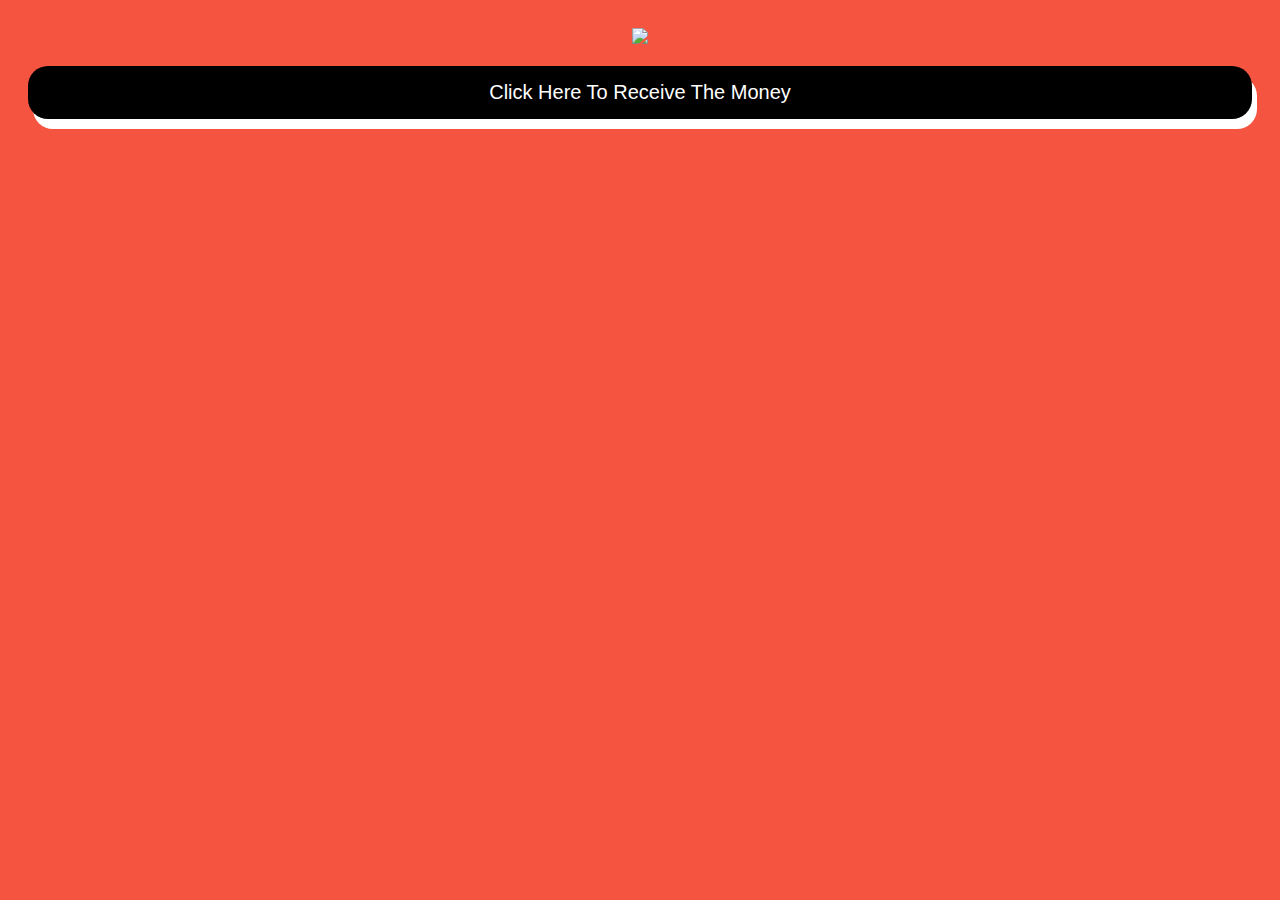
==== index.html @ 67ac89b3 "add drop shadow" ====
<!DOCTYPE html>

<html lang="en">
<head>
  <meta charset="utf-8">
  <meta name="viewport" content="width=device-width, initial-scale=1">

  <title>Crypto Please Redirection</title>

</head>

<body style="text-align:center;padding:20px;background-color:#F45440;">
  <img src="cryptoplease.png" / style="max-width:100px;">
  <br />
  <br />
  <a id="link" style="font-size:20px;text-decoration:none;display:block;padding:15px;border-radius:20px;background-color:black;color:white;font-family:Arial, Helvetica, sans-serif;box-shadow: 5px 10px;">Click Here To Receive The Money</a>

  <script type="text/javascript">
    const params = new URLSearchParams(window.location.search);
    const data = params.get("data");
    const linkElement = document.getElementById("link");
    const href = `cryptoplease://sk?second=${data}`;
    console.log(href);

    linkElement.setAttribute("href", href);
  </script>
  
</body>
</html>
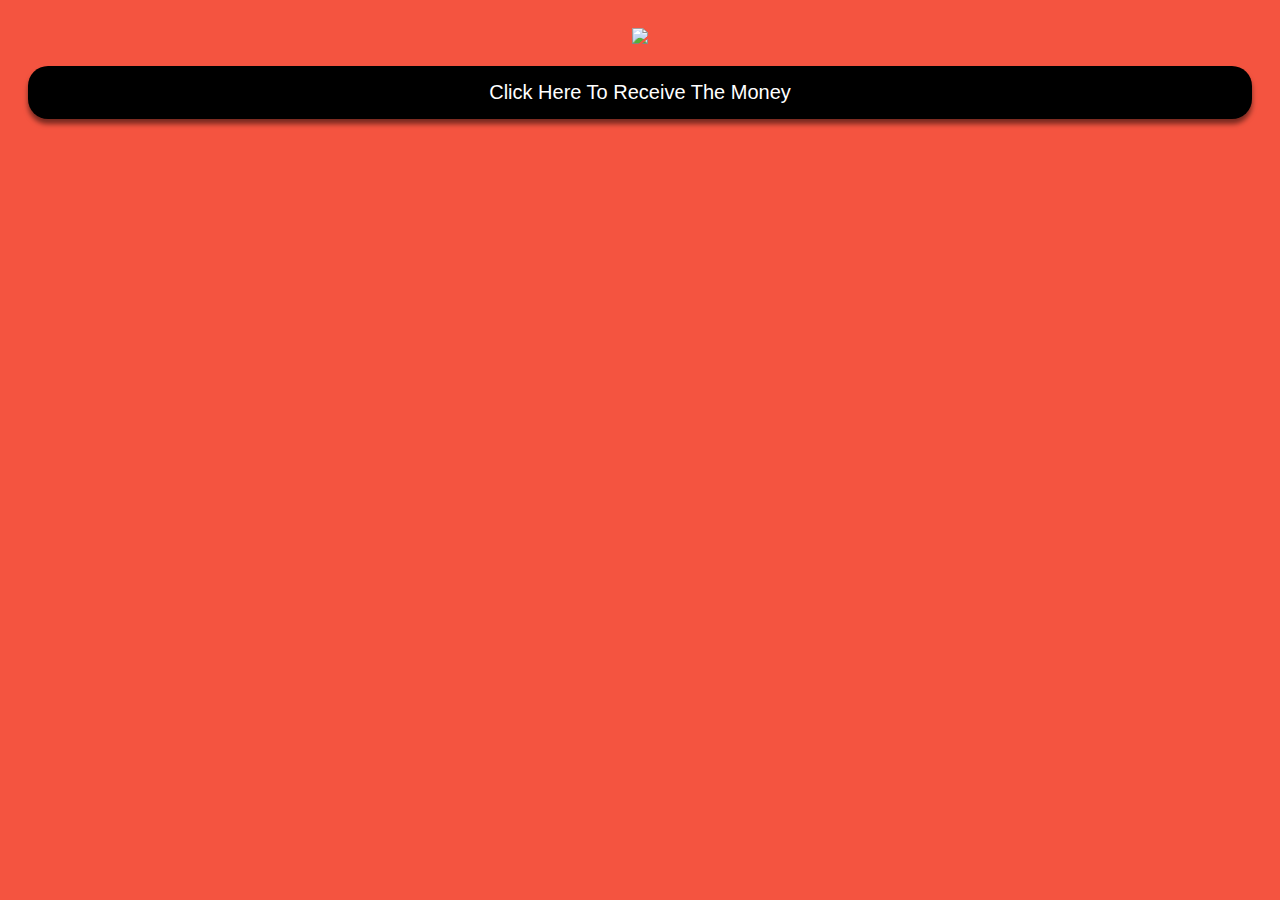
==== commit c12f4175: "fix" ====
--- a/index.html
+++ b/index.html
@@ -13,7 +13,7 @@
   <img src="cryptoplease.png" / style="max-width:100px;">
   <br />
   <br />
-  <a id="link" style="font-size:20px;text-decoration:none;display:block;padding:15px;border-radius:20px;background-color:black;color:white;font-family:Arial, Helvetica, sans-serif;box-shadow: 5px 10px;">Click Here To Receive The Money</a>
+  <a id="link" style="font-size:20px;text-decoration:none;display:block;padding:15px;border-radius:20px;background-color:black;color:white;font-family:Arial, Helvetica, sans-serif;box-shadow: rgba(0, 0, 0, 0.50) 0px 5px 5px;">Click Here To Receive The Money</a>
 
   <script type="text/javascript">
     const params = new URLSearchParams(window.location.search);
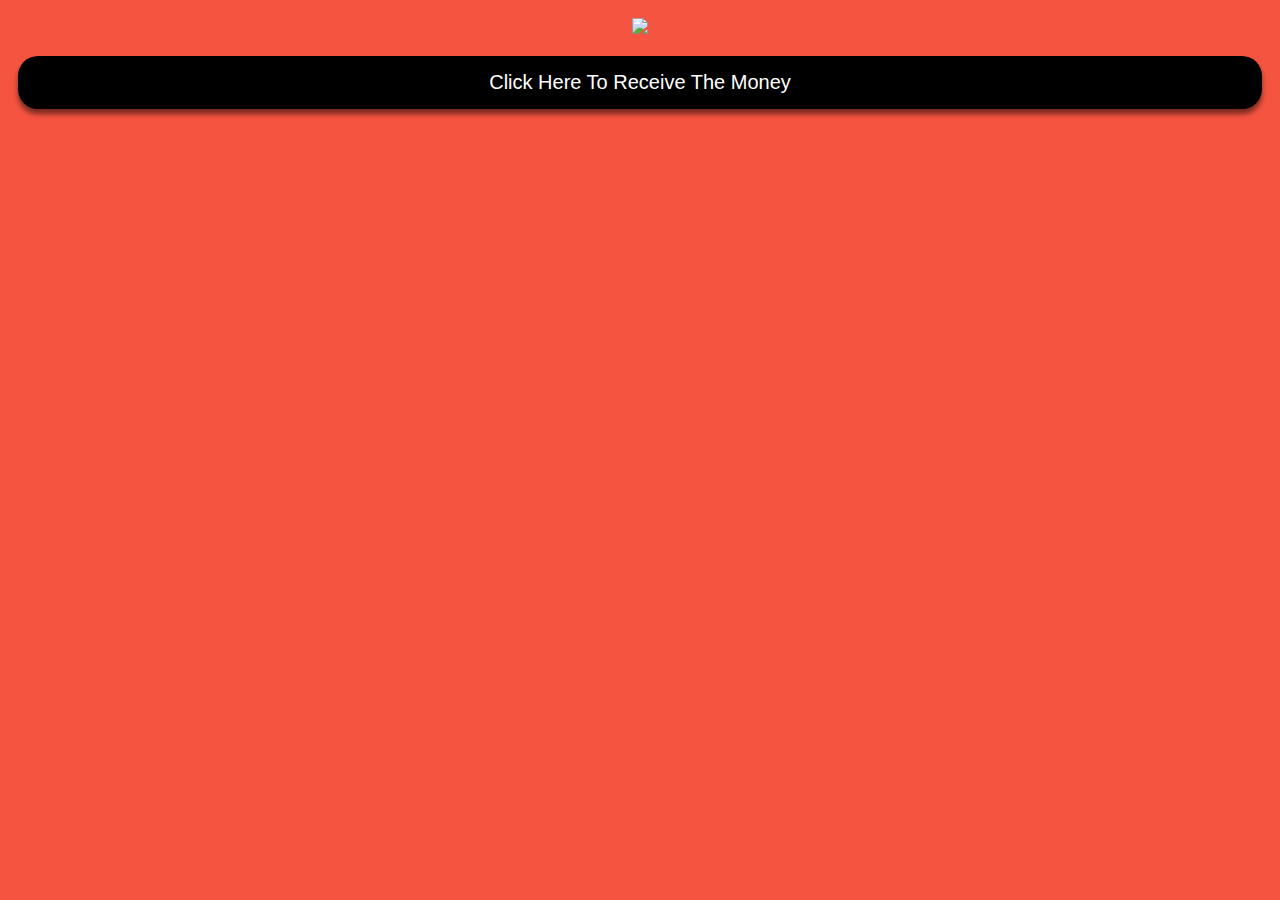
==== commit a66e1d48: "fix padding" ====
--- a/index.html
+++ b/index.html
@@ -9,7 +9,7 @@
 
 </head>
 
-<body style="text-align:center;padding:20px;background-color:#F45440;">
+<body style="text-align:center;padding:10px;background-color:#F45440;">
   <img src="cryptoplease.png" / style="max-width:100px;">
   <br />
   <br />
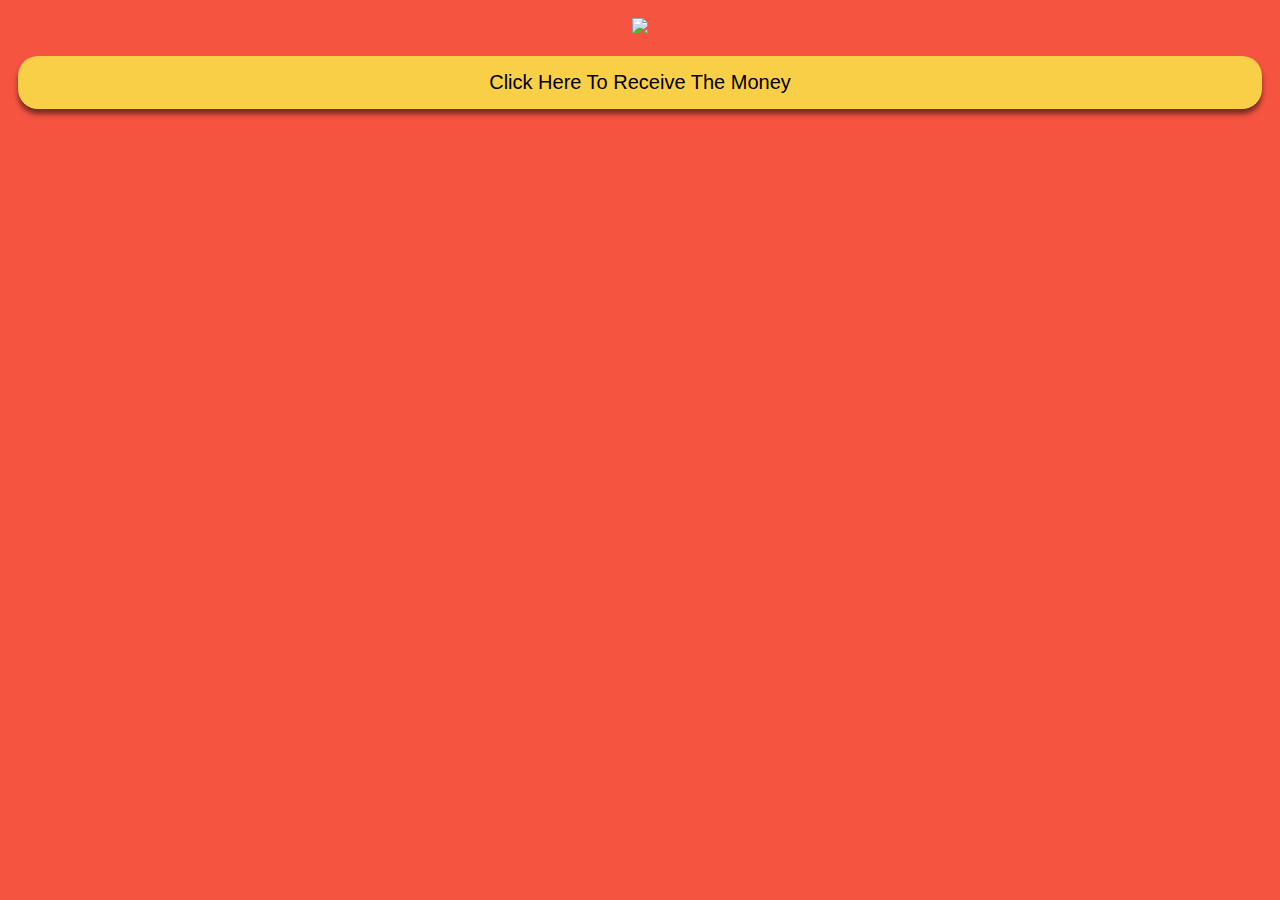
==== commit 1d6c0213: "otro" ====
--- a/index.html
+++ b/index.html
@@ -10,10 +10,10 @@
 </head>
 
 <body style="text-align:center;padding:10px;background-color:#F45440;">
-  <img src="cryptoplease.png" / style="max-width:100px;">
+  <img src="cryptoplease1.png" / style="max-width:100px;">
   <br />
   <br />
-  <a id="link" style="font-size:20px;text-decoration:none;display:block;padding:15px;border-radius:20px;background-color:black;color:white;font-family:Arial, Helvetica, sans-serif;box-shadow: rgba(0, 0, 0, 0.50) 0px 5px 5px;">Click Here To Receive The Money</a>
+  <a id="link" style="font-size:20px;text-decoration:none;display:block;padding:15px;border-radius:20px;background-color:#FACF48;color:black;font-family:Arial, Helvetica, sans-serif;box-shadow: rgba(0, 0, 0, 0.50) 0px 5px 5px;">Click Here To Receive The Money</a>
 
   <script type="text/javascript">
     const params = new URLSearchParams(window.location.search);
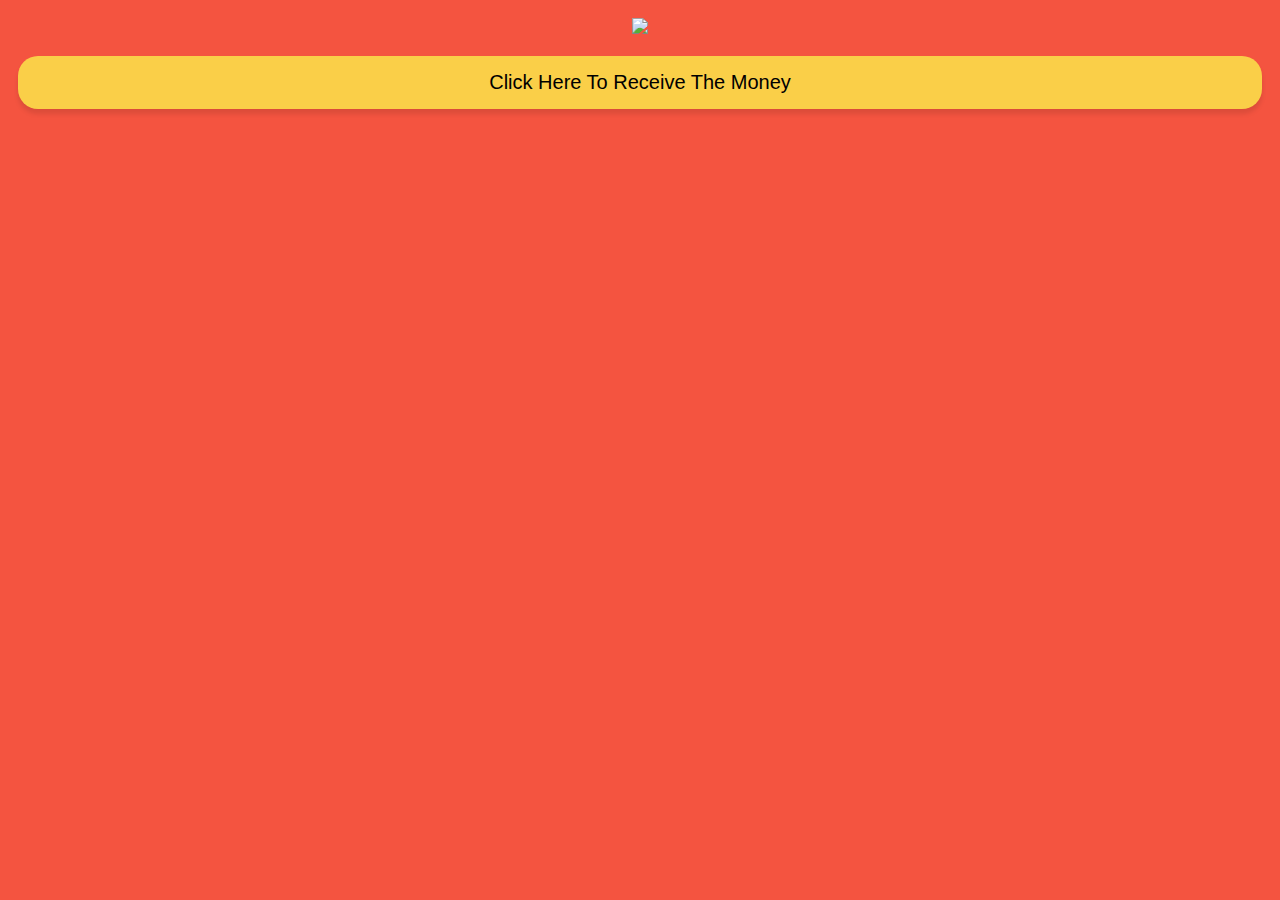
==== commit 2ab4e06b: "remove some shadow" ====
--- a/index.html
+++ b/index.html
@@ -13,7 +13,7 @@
   <img src="cryptoplease1.png" / style="max-width:100px;">
   <br />
   <br />
-  <a id="link" style="font-size:20px;text-decoration:none;display:block;padding:15px;border-radius:20px;background-color:#FACF48;color:black;font-family:Arial, Helvetica, sans-serif;box-shadow: rgba(0, 0, 0, 0.50) 0px 5px 5px;">Click Here To Receive The Money</a>
+  <a id="link" style="font-size:20px;text-decoration:none;display:block;padding:15px;border-radius:20px;background-color:#FACF48;color:black;font-family:Arial, Helvetica, sans-serif;box-shadow: rgba(0, 0, 0, 0.10) 0px 5px 5px;">Click Here To Receive The Money</a>
 
   <script type="text/javascript">
     const params = new URLSearchParams(window.location.search);
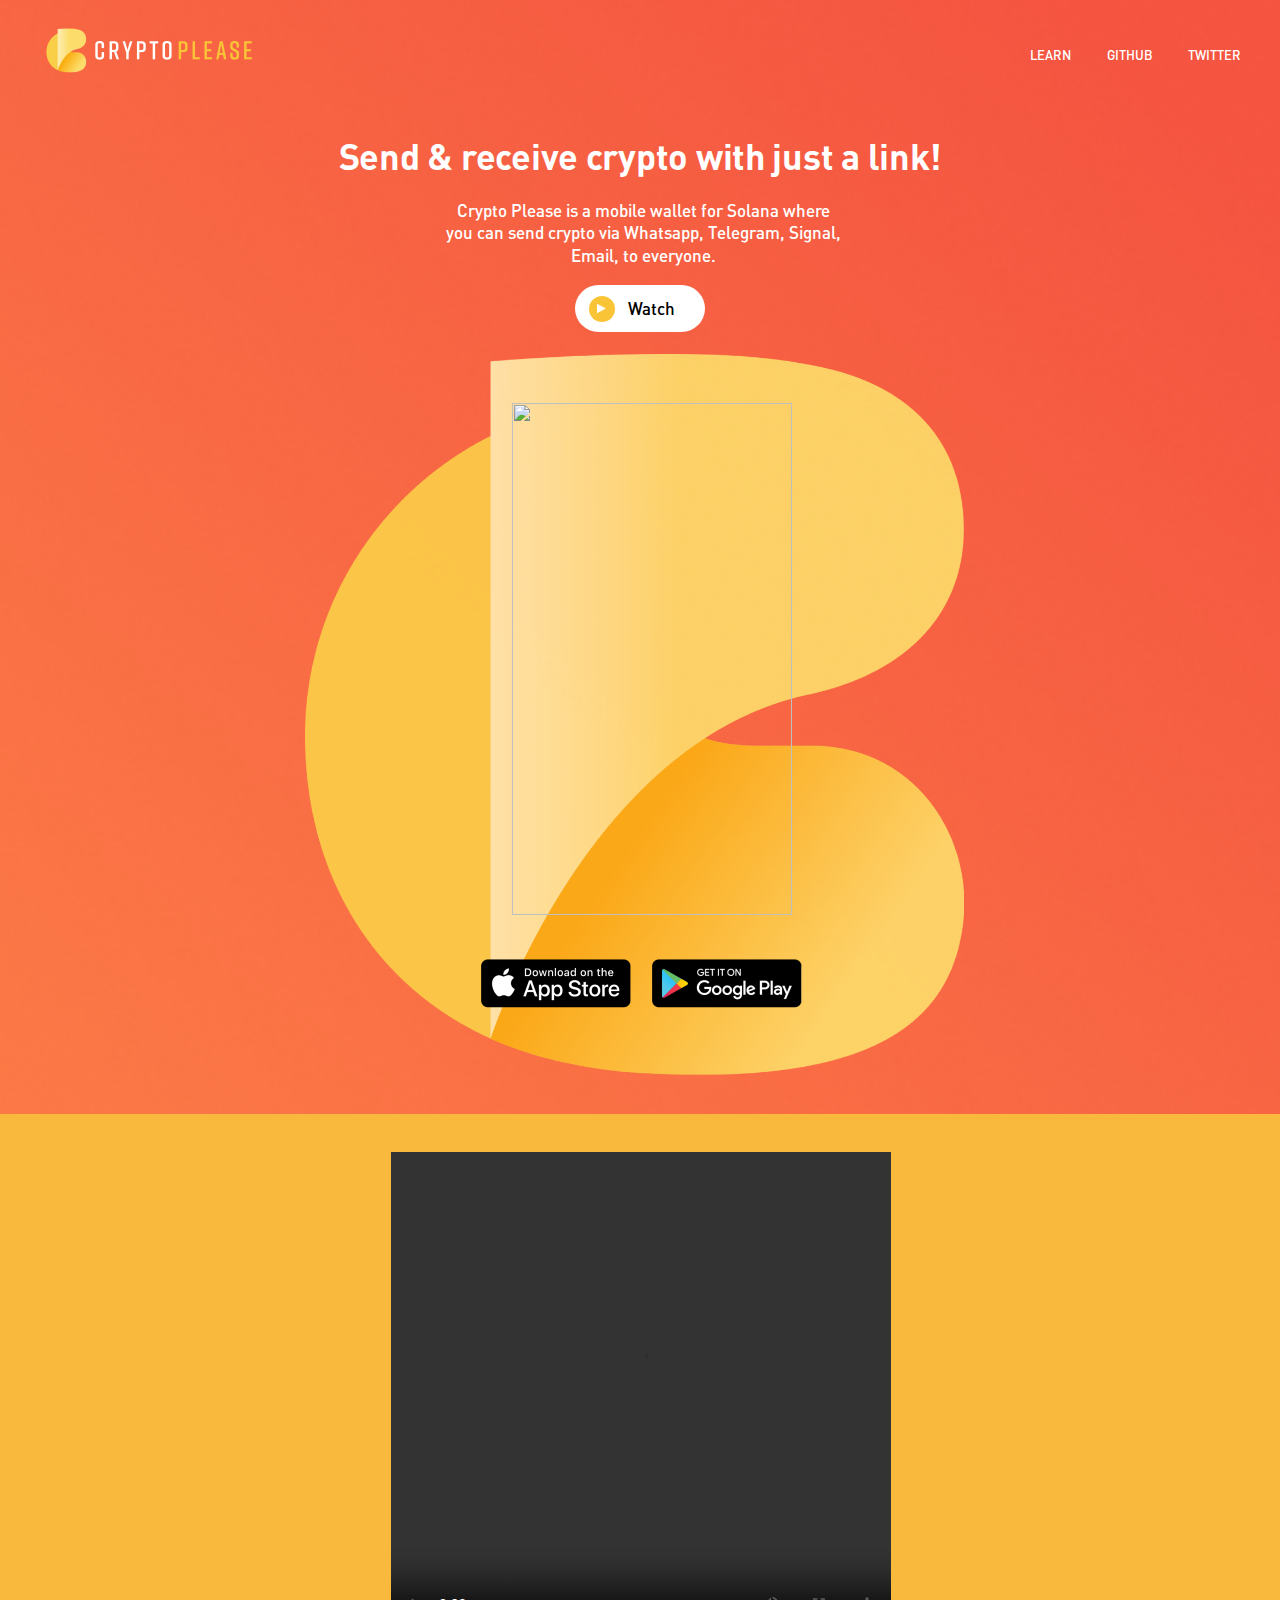
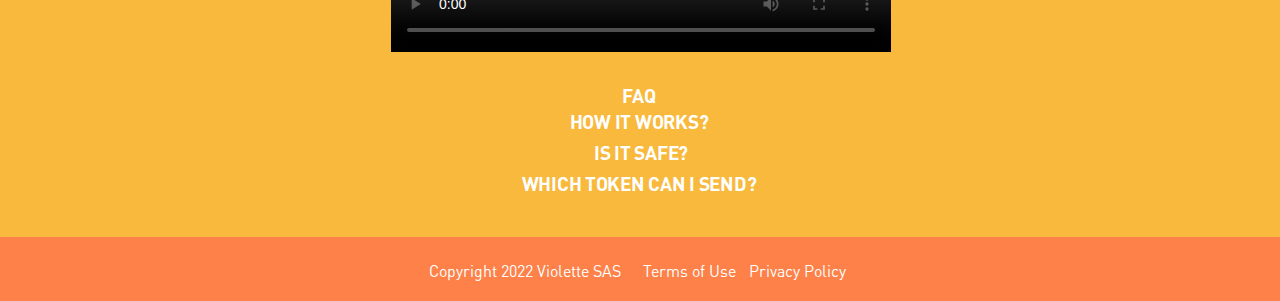
==== commit 4f6573cb: "update to current website" ====
--- a/index.html
+++ b/index.html
@@ -1,29 +1,143 @@
 <!DOCTYPE html>
-
-<html lang="en">
-<head>
-  <meta charset="utf-8">
-  <meta name="viewport" content="width=device-width, initial-scale=1">
-
-  <title>Crypto Please Redirection</title>
-
-</head>
-
-<body style="text-align:center;padding:10px;background-color:#F45440;">
-  <img src="cryptoplease1.png" / style="max-width:100px;">
-  <br />
-  <br />
-  <a id="link" style="font-size:20px;text-decoration:none;display:block;padding:15px;border-radius:20px;background-color:#FACF48;color:black;font-family:Arial, Helvetica, sans-serif;box-shadow: rgba(0, 0, 0, 0.10) 0px 5px 5px;">Click Here To Receive The Money</a>
-
-  <script type="text/javascript">
-    const params = new URLSearchParams(window.location.search);
-    const data = params.get("data");
-    const linkElement = document.getElementById("link");
-    const href = `cryptoplease://sk?second=${data}`;
-    console.log(href);
-
-    linkElement.setAttribute("href", href);
-  </script>
-  
-</body>
-</html>+<html>
+  <head>
+    <meta charset="UTF-8" />
+    <meta name="viewport" content="width=device-width, initial-scale=1.0, maximum-scale=1.0" />
+    <link rel="shortcut icon" href="./img/favicon.png" />
+    <title>Crypto Please - Mobile Wallet For Solana</title>
+    <meta
+      name="description"
+      content="Crypto Please is a mobile wallet for Solana that allows users to send crypto with just a link."
+    />
+    <meta name="og:type" content="website" />
+    <meta name="og:site_name" content="Crypto Please - Mobile Wallet For Solana" />
+    <meta name="og:title" content="Crypto Please - Mobile Wallet For Solana" />
+    <meta
+      name="og:description"
+      content="Crypto Please is a mobile wallet for Solana that allows users to send crypto with just a link."
+    />
+    <meta name="og:image" content="./img/preview-home-3.png" />
+    <meta name="twitter:card" content="photo" />
+    <meta name="twitter:title" content="Crypto Please - Mobile Wallet For Solana" />
+    <meta
+      name="twitter:description"
+      content="Crypto Please is a mobile wallet for Solana that allows users to send crypto with just a link."
+    />
+    <meta name="twitter:image:width" content="320px" />
+    <meta name="twitter:image:height" content="320px" />
+    <meta name="twitter:image:src" content="./img/preview-home-3.png" />
+    <meta name="apple-mobile-web-app-capable" content="yes" />
+    <meta name="mobile-web-app-capable" content="yes" />
+    <meta name="apple-mobile-web-app-status-bar-style" content="default" />
+    <meta name="apple-mobile-web-app-title" content="Crypto Please - Mobile Wallet For Solana" />
+    <link rel="stylesheet" type="text/css" href="css/index.css" />
+    <style></style>
+    <link rel="stylesheet" type="text/css" href="css/styleguide.css" />
+    <link rel="stylesheet" type="text/css" href="css/globals.css" />
+  </head>
+  <body style="margin: 0; background: #ffffff">
+    <input type="hidden" id="anPageName" name="page" value="index" />
+    <div class="index-1 screen">
+      <img class="rectangle-H5p1XY" src="img/rectangle@1x.png" />
+      <img class="horizontal-white-gold-1-H5p1XY" src="img/horizontal-white-gold-1@2x.png" />
+      <div class="group-1-H5p1XY">
+        <div class="please-write-down-th-TWmtNs">
+          Crypto Please is a mobile wallet for Solana where you can send crypto via Whatsapp, Telegram, Signal, Email,
+          to everyone.
+        </div>
+        <div class="your-recovery-phrase-TWmtNs">Send &amp; receive crypto with just a link!</div>
+      </div>
+      <a href="https://twitter.com/cryptopleasecom" target="_blank"
+        ><div class="twitter-H5p1XY din-medium-white-13px">TWITTER</div> </a
+      ><a href="https://github.com/cryptoplease" target="_blank"
+        ><div class="github-H5p1XY din-medium-white-13px">GITHUB</div> </a
+      ><a href="https://learn.cryptoplease.com/" target="_blank"
+        ><div class="github-x8zAjE din-medium-white-13px">LEARN</div>
+      </a>
+      <div class="footer-H5p1XY">
+        <div class="rectangle-1-fqskvX"></div>
+        <a href="https://learn.cryptoplease.com/" target="_blank"
+          ><div class="your-recovery-phrase-fqskvX din-bold-white-19px">FAQ</div> </a
+        ><a href="https://cryptoplease.notion.site/How-does-it-work-b5b1fb4c69bb4cf18509182ead4311a3" target="_blank"
+          ><div class="your-recovery-phrase-h1Tb2z din-bold-white-19px">HOW IT WORKS?</div> </a
+        ><a href="https://cryptoplease.notion.site/Is-it-safe-d0e94e56d7d74eb1a6f39de0ae9f586d" target="_blank"
+          ><div class="your-recovery-phrase-x72tLy din-bold-white-19px">IS IT SAFE?</div> </a
+        ><a
+          href="https://cryptoplease.notion.site/What-tokens-are-supported-through-CryptoPlease-d94eaac761e7495286bdfbeb31f3794a"
+          target="_blank"
+          ><div class="your-recovery-phrase-mSEio4 din-bold-white-19px">WHICH TOKEN CAN I SEND?</div>
+        </a>
+      </div>
+      <img class="frame-9-1-H5p1XY" src="img/frame--9--1@2x.png" />
+      <div class="group-6-H5p1XY">
+        <a href="https://apps.apple.com/us/app/crypto-please/id1559625715" target="_blank"
+          ><img class="apple-app-store-xOqQ2p" src="img/apple-appstore@2x.png" /> </a
+        ><a href="https://play.google.com/store/apps/details?id=com.pleasecrypto.flutter" target="_blank"
+          ><img class="google-play-store-xOqQ2p" src="img/googleplay-store@2x.png" />
+        </a>
+      </div>
+      <div class="group-7-H5p1XY" id="group-7">
+        <video
+          width="100%"
+          height="100%"
+          src="https://cdn.animaapp.com/projects/60f68843e4a8f4765ef9aee6/files/cryptoplease-1080x1080-2.mp4"
+          controls
+          playsinline
+        ></video>
+      </div>
+      <div class="privacy-H5p1XY">
+        <div class="rectangle-3-xxb9M8"></div>
+        <div class="copyright-xxb9M8 din-regular-normal-white-16px">Copyright 2022 Violette SAS</div>
+        <div class="terms-of-use-xxb9M8 din-regular-normal-white-16px">Terms of Use</div>
+        <div class="privacy-policy-xxb9M8 din-regular-normal-white-16px">Privacy Policy</div>
+        <div class="thank-you-xxb9M8 din-regular-normal-white-16px"></div>
+      </div>
+      <a href="#group-7">
+        <div class="group-9-H5p1XY">
+          <div class="rectangle-3-bzkAdY"></div>
+          <div class="play-button-bzkAdY">
+            <div class="ellipse-1-lQxh5g"></div>
+            <img class="polygon-2-lQxh5g" src="img/polygon-2@2x.png" />
+          </div>
+          <div class="watch-bzkAdY">Watch</div>
+        </div></a
+      >
+      <div class="rectangle-4-H5p1XY">
+        <img
+          width="100%"
+          height="100%"
+          src="https://cdn.animaapp.com/projects/60f68843e4a8f4765ef9aee6/files/phone-gif.gif"
+        />
+      </div>
+    </div>
+    <div class="index screen">
+      <img class="rectangle-IO3Fu5" src="img/rectangle-1@1x.png" />
+      <img class="vertical-white-gold-1-IO3Fu5" src="img/vertical-white-gold-1@2x.png" />
+      <div class="please-write-down-th-IO3Fu5 din-regular-normal-white-18px">
+        Crypto Please is a mobile wallet for Solana where you can send crypto via Whatsapp, Telegram, Signal, Email, to
+        everyone.
+      </div>
+      <div class="your-recovery-phrase-IO3Fu5">Send &amp; receive crypto with just a link!</div>
+      <div class="group-5-IO3Fu5">
+        <div class="copyright-iE9OFR din-regular-normal-white-16px">Copyright 2022 Violette SAS</div>
+        <div class="terms-of-use-iE9OFR din-regular-normal-white-16px">Terms of Use</div>
+        <div class="privacy-policy-iE9OFR din-regular-normal-white-16px">Privacy Policy</div>
+        <div class="thank-you-iE9OFR din-regular-normal-white-16px"></div>
+      </div>
+      <div class="group-8-IO3Fu5">
+        <a href="https://apps.apple.com/us/app/crypto-please/id1559625715" target="_blank"
+          ><img class="apple-app-store-AB67xv" src="img/apple-appstore-1@2x.png" /> </a
+        ><a href="https://play.google.com/store/apps/details?id=com.pleasecrypto.flutter" target="_blank"
+          ><img class="google-play-store-AB67xv" src="img/googleplay-store-1@2x.png" />
+        </a>
+      </div>
+      <div class="rectangle-4-IO3Fu5">
+        <img
+          width="100%"
+          height="100%"
+          src="https://cdn.animaapp.com/projects/60f68843e4a8f4765ef9aee6/files/phone-gif.gif"
+        />
+      </div>
+    </div>
+  </body>
+</html>
--- a/css/index.css
+++ b/css/index.css
@@ -0,0 +1,621 @@
+/* screen - index */
+
+.index {
+  background-color: var(--white);
+  height: 100vh;
+  margin: 0px;
+  min-height: 1149px;
+  min-width: 362px;
+  mix-blend-mode: normal;
+  overflow: hidden;
+  overflow-x: hidden;
+  position: relative;
+  width: 100%;
+}
+
+.index .rectangle-IO3Fu5 {
+  background-color: transparent;
+  height: 100%;
+  left: 0px;
+  mix-blend-mode: normal;
+  object-fit: cover;
+  position: absolute;
+  top: 0px;
+  width: 100%;
+}
+
+.index .vertical-white-gold-1-IO3Fu5 {
+  background-color: transparent;
+  height: 152px;
+  left: calc(50.00% - 50px);
+  mix-blend-mode: normal;
+  object-fit: cover;
+  position: absolute;
+  top: 48px;
+  width: 100px;
+}
+
+.index .please-write-down-th-IO3Fu5 {
+  background-color: transparent;
+  height: auto;
+  left: calc(50.00% - 155px);
+  letter-spacing: 0.00px;
+  line-height: normal;
+  mix-blend-mode: normal;
+  position: absolute;
+  text-align: center;
+  top: 322px;
+  width: 311px;
+}
+
+.index .your-recovery-phrase-IO3Fu5 {
+  background-color: transparent;
+  color: var(--white);
+  font-family: var(--font-family-din-bold);
+  font-size: var(--font-size-xxxxl);
+  font-style: normal;
+  font-weight: 700;
+  height: auto;
+  left: calc(50.00% - 154px);
+  letter-spacing: -0.27px;
+  line-height: 36px;
+  mix-blend-mode: normal;
+  position: absolute;
+  text-align: center;
+  top: 222px;
+  width: 308px;
+}
+
+.index .group-5-IO3Fu5 {
+  background-color: transparent;
+  bottom: 14px;
+  height: 55px;
+  left: calc(50.00% - 111px);
+  position: absolute;
+  width: 245px;
+}
+
+.index .copyright-iE9OFR {
+  background-color: transparent;
+  bottom: 0px;
+  height: auto;
+  left: calc(50.00% - 122px);
+  letter-spacing: 0.00px;
+  line-height: normal;
+  mix-blend-mode: normal;
+  position: absolute;
+  text-align: center;
+  width: 217px;
+}
+
+.index .terms-of-use-iE9OFR {
+  background-color: transparent;
+  bottom: 29px;
+  height: auto;
+  left: calc(50.00% - 122px);
+  letter-spacing: 0.00px;
+  line-height: normal;
+  mix-blend-mode: normal;
+  position: absolute;
+  text-align: center;
+  width: 94px;
+}
+
+.index .privacy-policy-iE9OFR {
+  background-color: transparent;
+  bottom: 29px;
+  height: auto;
+  left: calc(50.00% - 48px);
+  letter-spacing: 0.00px;
+  line-height: normal;
+  mix-blend-mode: normal;
+  position: absolute;
+  text-align: center;
+  width: 162px;
+}
+
+.index .thank-you-iE9OFR {
+  background-color: transparent;
+  bottom: 33px;
+  height: auto;
+  left: calc(50.00% + 94px);
+  letter-spacing: 0.00px;
+  line-height: normal;
+  mix-blend-mode: normal;
+  position: absolute;
+  text-align: center;
+  width: 10px;
+}
+
+.index .group-8-IO3Fu5 {
+  background-color: transparent;
+  height: 43px;
+  left: calc(50.00% - 141px);
+  position: absolute;
+  top: 440px;
+  width: 282px;
+}
+
+.index .apple-app-store-AB67xv {
+  background-color: transparent;
+  cursor: pointer;
+  height: 43px;
+  left: calc(50.00% - 141px);
+  mix-blend-mode: normal;
+  object-fit: cover;
+  position: absolute;
+  top: 0px;
+  width: 130px;
+}
+
+.index .google-play-store-AB67xv {
+  background-color: transparent;
+  cursor: pointer;
+  height: 43px;
+  left: calc(50.00% + 11px);
+  mix-blend-mode: normal;
+  object-fit: cover;
+  position: absolute;
+  top: 0px;
+  width: 130px;
+}
+
+.index .rectangle-4-IO3Fu5 {
+  background-color: transparent;
+  height: 512px;
+  left: calc(50.00% - 139px);
+  mix-blend-mode: normal;
+  overflow: hidden;
+  position: absolute;
+  top: 526px;
+  width: 280px;
+}
+/* screen - index-1 */
+
+.index-1 {
+  background-color: var(--white);
+  height: 100vh;
+  margin: 0px;
+  min-height: 1901px;
+  min-width: 700px;
+  mix-blend-mode: normal;
+  overflow: hidden;
+  overflow-x: hidden;
+  position: relative;
+  width: 100%;
+}
+
+.index-1 .rectangle-H5p1XY {
+  background-color: transparent;
+  height: 100%;
+  left: 0px;
+  mix-blend-mode: normal;
+  object-fit: cover;
+  position: absolute;
+  top: 0px;
+  width: 100%;
+}
+
+.index-1 .horizontal-white-gold-1-H5p1XY {
+  background-color: transparent;
+  height: 47px;
+  left: 20px;
+  mix-blend-mode: normal;
+  position: absolute;
+  top: 27px;
+  width: 259px;
+}
+
+.index-1 .group-1-H5p1XY {
+  background-color: transparent;
+  height: 132px;
+  left: calc(50.00% - 307px);
+  position: absolute;
+  top: 137px;
+  width: 618px;
+}
+
+.index-1 .please-write-down-th-TWmtNs {
+  background-color: transparent;
+  color: var(--white);
+  font-family: var(--font-family-din-medium);
+  font-size: var(--font-size-xl);
+  font-style: normal;
+  font-weight: 500;
+  height: auto;
+  left: calc(50.00% - 198px);
+  letter-spacing: 0.00px;
+  line-height: 22.3px;
+  mix-blend-mode: normal;
+  position: absolute;
+  text-align: center;
+  top: 63px;
+  width: 398px;
+}
+
+.index-1 .your-recovery-phrase-TWmtNs {
+  background-color: transparent;
+  color: var(--white);
+  font-family: var(--font-family-din-bold);
+  font-size: var(--font-size-xxxxxl);
+  font-style: normal;
+  font-weight: 700;
+  height: auto;
+  left: calc(50.00% - 309px);
+  letter-spacing: -0.27px;
+  line-height: 36px;
+  mix-blend-mode: normal;
+  position: absolute;
+  text-align: center;
+  top: 0px;
+  white-space: nowrap;
+  width: 614px;
+}
+
+.index-1 .twitter-H5p1XY {
+  background-color: transparent;
+  cursor: pointer;
+  height: auto;
+  letter-spacing: 0.00px;
+  line-height: normal;
+  mix-blend-mode: normal;
+  position: absolute;
+  right: 26px;
+  text-align: center;
+  top: 47px;
+  width: 80px;
+}
+
+.index-1 .github-H5p1XY {
+  background-color: transparent;
+  cursor: pointer;
+  height: auto;
+  letter-spacing: 0.00px;
+  line-height: normal;
+  mix-blend-mode: normal;
+  position: absolute;
+  right: 110px;
+  text-align: center;
+  top: 47px;
+  width: 80px;
+}
+
+.index-1 .github-x8zAjE {
+  background-color: transparent;
+  cursor: pointer;
+  height: auto;
+  letter-spacing: 0.00px;
+  line-height: normal;
+  mix-blend-mode: normal;
+  position: absolute;
+  right: 190px;
+  text-align: center;
+  top: 47px;
+  width: 80px;
+}
+
+.index-1 .footer-H5p1XY {
+  background-color: transparent;
+  height: 801px;
+  left: 0px;
+  position: absolute;
+  top: 1114px;
+  width: calc(100.00% + 8px);
+}
+
+.index-1 .rectangle-1-fqskvX {
+  background-color: #f8b93d;
+  height: 801px;
+  left: 0px;
+  mix-blend-mode: normal;
+  position: absolute;
+  top: 0px;
+  width: calc(100.00% - 8px);
+}
+
+.index-1 .your-recovery-phrase-fqskvX {
+  background-color: transparent;
+  cursor: pointer;
+  height: auto;
+  left: 145px;
+  letter-spacing: -0.27px;
+  line-height: 41.5px;
+  mix-blend-mode: normal;
+  position: absolute;
+  text-align: center;
+  top: 561px;
+  white-space: nowrap;
+  width: calc(100.00% - 300px);
+}
+
+.index-1 .your-recovery-phrase-h1Tb2z {
+  background-color: transparent;
+  cursor: pointer;
+  height: auto;
+  left: 145px;
+  letter-spacing: -0.27px;
+  line-height: 41.5px;
+  mix-blend-mode: normal;
+  position: absolute;
+  text-align: center;
+  top: 587px;
+  white-space: nowrap;
+  width: calc(100.00% - 300px);
+}
+
+.index-1 .your-recovery-phrase-x72tLy {
+  background-color: transparent;
+  cursor: pointer;
+  height: auto;
+  left: 147px;
+  letter-spacing: -0.27px;
+  line-height: 41.5px;
+  mix-blend-mode: normal;
+  position: absolute;
+  text-align: center;
+  top: 618px;
+  white-space: nowrap;
+  width: calc(100.00% - 300px);
+}
+
+.index-1 .your-recovery-phrase-mSEio4 {
+  background-color: transparent;
+  cursor: pointer;
+  height: auto;
+  left: 145px;
+  letter-spacing: -0.27px;
+  line-height: 41.5px;
+  mix-blend-mode: normal;
+  position: absolute;
+  text-align: center;
+  top: 649px;
+  white-space: nowrap;
+  width: calc(100.00% - 300px);
+}
+
+.index-1 .frame-9-1-H5p1XY {
+  background-color: transparent;
+  height: 721px;
+  left: calc(50.00% - 335px);
+  mix-blend-mode: normal;
+  object-fit: cover;
+  position: absolute;
+  top: 354px;
+  width: 659px;
+}
+
+.index-1 .group-6-H5p1XY {
+  background-color: transparent;
+  height: 51px;
+  left: calc(50.00% - 161px);
+  position: absolute;
+  top: 958px;
+  width: 324px;
+}
+
+.index-1 .apple-app-store-xOqQ2p {
+  background-color: transparent;
+  cursor: pointer;
+  height: 51px;
+  left: calc(50.00% - 162px);
+  mix-blend-mode: normal;
+  object-fit: cover;
+  position: absolute;
+  top: 0px;
+  width: 153px;
+}
+
+.index-1 .google-play-store-xOqQ2p {
+  background-color: transparent;
+  cursor: pointer;
+  height: 51px;
+  left: calc(50.00% + 9px);
+  mix-blend-mode: normal;
+  object-fit: cover;
+  position: absolute;
+  top: 0px;
+  width: 153px;
+}
+
+.index-1 .group-7-H5p1XY {
+  background-color: transparent;
+  height: 500px;
+  left: calc(50.00% - 249px);
+  overflow: hidden;
+  position: absolute;
+  top: 1152px;
+  width: 500px;
+}
+
+.index-1 .video-1-mWVzLw {
+  background-color: transparent;
+  height: 498px;
+  left: calc(50.00% - 248px);
+  mix-blend-mode: normal;
+  object-fit: cover;
+  position: absolute;
+  top: 0px;
+  width: 498px;
+}
+
+.index-1 .rectangle-2-mWVzLw {
+  background-color: #0000001a;
+  height: 500px;
+  left: calc(50.00% - 250px);
+  mix-blend-mode: normal;
+  position: absolute;
+  top: 0px;
+  width: 498px;
+}
+
+.index-1 .polygon-1-mWVzLw {
+  background-color: transparent;
+  height: 101px;
+  left: calc(50.00% - 43px);
+  mix-blend-mode: normal;
+  position: absolute;
+  top: 183px;
+  width: 87px;
+}
+
+.index-1 .privacy-H5p1XY {
+  background-color: transparent;
+  bottom: 0px;
+  height: 64px;
+  left: 0px;
+  position: absolute;
+  width: calc(100.00% + 8px);
+}
+
+.index-1 .rectangle-3-xxb9M8 {
+  background-color: #fd8148;
+  bottom: 0px;
+  height: 64px;
+  left: 0px;
+  mix-blend-mode: normal;
+  position: absolute;
+  width: calc(100.00% - 8px);
+}
+
+.index-1 .copyright-xxb9M8 {
+  background-color: transparent;
+  bottom: 20px;
+  height: auto;
+  left: calc(50.00% - 226px);
+  letter-spacing: 0.00px;
+  line-height: normal;
+  mix-blend-mode: normal;
+  position: absolute;
+  text-align: center;
+  width: 213px;
+}
+
+.index-1 .terms-of-use-xxb9M8 {
+  background-color: transparent;
+  bottom: 20px;
+  height: auto;
+  left: calc(50.00% - 13px);
+  letter-spacing: 0.00px;
+  line-height: normal;
+  mix-blend-mode: normal;
+  position: absolute;
+  text-align: center;
+  width: 117px;
+}
+
+.index-1 .privacy-policy-xxb9M8 {
+  background-color: transparent;
+  bottom: 20px;
+  height: auto;
+  left: calc(50.00% + 95px);
+  letter-spacing: 0.00px;
+  line-height: normal;
+  mix-blend-mode: normal;
+  position: absolute;
+  text-align: center;
+  width: 117px;
+}
+
+.index-1 .thank-you-xxb9M8 {
+  background-color: transparent;
+  bottom: 20px;
+  height: auto;
+  left: calc(50.00% + 212px);
+  letter-spacing: 0.00px;
+  line-height: normal;
+  mix-blend-mode: normal;
+  position: absolute;
+  text-align: center;
+  width: 12px;
+}
+
+.index-1 .group-9-H5p1XY {
+  background-color: transparent;
+  cursor: pointer;
+  height: 47px;
+  left: calc(50.00% - 65px);
+  position: absolute;
+  top: 285px;
+  width: 132px;
+}
+
+.index-1 .rectangle-3-bzkAdY {
+  background-color: var(--white);
+  border-radius: 56px;
+  height: 47px;
+  left: calc(50.00% - 66px);
+  mix-blend-mode: normal;
+  position: absolute;
+  top: 0px;
+  width: 130px;
+}
+
+.index-1 .play-button-bzkAdY {
+  background-color: transparent;
+  height: 26px;
+  left: calc(50.00% - 52px);
+  position: absolute;
+  top: 11px;
+  width: 26px;
+}
+
+.index-1 .ellipse-1-lQxh5g {
+  background-color: #f9c537;
+  border-radius: 13px;
+  height: 26px;
+  left: calc(50.00% - 13px);
+  mix-blend-mode: normal;
+  position: absolute;
+  top: 0px;
+  width: 26px;
+}
+
+.index-1 .polygon-2-lQxh5g {
+  background-color: transparent;
+  height: 10px;
+  left: calc(50.00% - 5px);
+  mix-blend-mode: normal;
+  position: absolute;
+  top: 7px;
+  width: 9px;
+}
+
+.index-1 .watch-bzkAdY {
+  background-color: transparent;
+  color: var(--black);
+  font-family: var(--font-family-din-medium);
+  font-size: var(--font-size-xl);
+  font-style: normal;
+  font-weight: 500;
+  height: auto;
+  left: calc(50.00% - 13px);
+  letter-spacing: 0.00px;
+  line-height: 22.3px;
+  mix-blend-mode: normal;
+  position: absolute;
+  text-align: left;
+  top: 13px;
+  white-space: nowrap;
+  width: auto;
+}
+
+.index-1 .rectangle-4-H5p1XY {
+  background-color: transparent;
+  height: 512px;
+  left: calc(50.00% - 128px);
+  mix-blend-mode: normal;
+  overflow: hidden;
+  position: absolute;
+  top: 403px;
+  width: 280px;
+}
+@media screen and (max-width: 699px) {
+  .screen.index-1 { 
+    display: none;
+   }
+}
+@media screen and (min-width: 700px) {
+  .screen.index { 
+    display: none;
+   }
+}--- a/css/styleguide.css
+++ b/css/styleguide.css
@@ -0,0 +1,55 @@
+:root { 
+  --black: #000000;
+  --white: #ffffff;
+ 
+  --font-size-l: 16px;
+  --font-size-m: 14px;
+  --font-size-xl: 17px;
+  --font-size-xxl: 18px;
+  --font-size-xxxl: 19px;
+  --font-size-xxxxl: 30px;
+  --font-size-xxxxxl: 36px;
+ 
+  --font-family-din-bold: "DIN-Bold", Helvetica;
+  --font-family-din-medium: "DIN-Medium", Helvetica;
+  --font-family-din-regular: "DIN-Regular", Helvetica;
+}
+.din-regular-normal-white-16px {
+  color: var(--white);
+  font-family: var(--font-family-din-regular);
+  font-size: var(--font-size-l);
+  font-style: normal;
+  font-weight: 400;
+}
+
+.din-bold-white-19px {
+  color: var(--white);
+  font-family: var(--font-family-din-bold);
+  font-size: var(--font-size-xxxl);
+  font-style: normal;
+  font-weight: 700;
+}
+
+.din-medium-white-13px {
+  color: var(--white);
+  font-family: var(--font-family-din-medium);
+  font-size: 13px;
+  font-style: normal;
+  font-weight: 500;
+}
+
+.din-regular-normal-white-18px {
+  color: var(--white);
+  font-family: var(--font-family-din-regular);
+  font-size: var(--font-size-xxl);
+  font-style: normal;
+  font-weight: 400;
+}
+
+.din-medium-white-30px {
+  color: var(--white);
+  font-family: var(--font-family-din-medium);
+  font-size: var(--font-size-xxxxl);
+  font-style: normal;
+  font-weight: 500;
+}
--- a/css/globals.css
+++ b/css/globals.css
@@ -0,0 +1,56 @@
+@font-face {
+  font-family: "DIN-Medium";
+  font-style: normal;
+  font-weight: 500;
+  src: url("../fonts/DIN-Medium.otf") format("opentype");
+}
+@font-face {
+  font-family: "DIN-Bold";
+  font-style: normal;
+  font-weight: 700;
+  src: url("../fonts/DIN-Bold.otf") format("opentype");
+}
+@font-face {
+  font-family: "DIN-Regular";
+  font-style: normal;
+  font-weight: 400;
+  src: url("../fonts/DIN-Regular.otf") format("opentype");
+}
+
+/* The following line is used to measure usage of this code in production. For more info see our usage billing page */
+@import url("https://px.animaapp.com/60a0ae52be9def8884f64d6e.60a0ae53be9def8884f64d71.7wzr41T.hcp.png");
+
+.screen textarea:focus,
+.screen input:focus {
+  outline: none;
+}
+
+.screen * {
+  -webkit-font-smoothing: antialiased;
+  box-sizing: border-box;
+}
+
+.screen div {
+  -webkit-text-size-adjust: none;
+}
+
+.screen a {
+  display: contents;
+  text-decoration: none;
+}
+
+.hidden,
+.hidden * {
+  pointer-events: none;
+  visibility: hidden;
+}
+
+.smart-layers-pointers,
+.smart-layers-pointers * {
+  pointer-events: auto;
+  visibility: visible;
+}
+
+* {
+  box-sizing: border-box;
+}
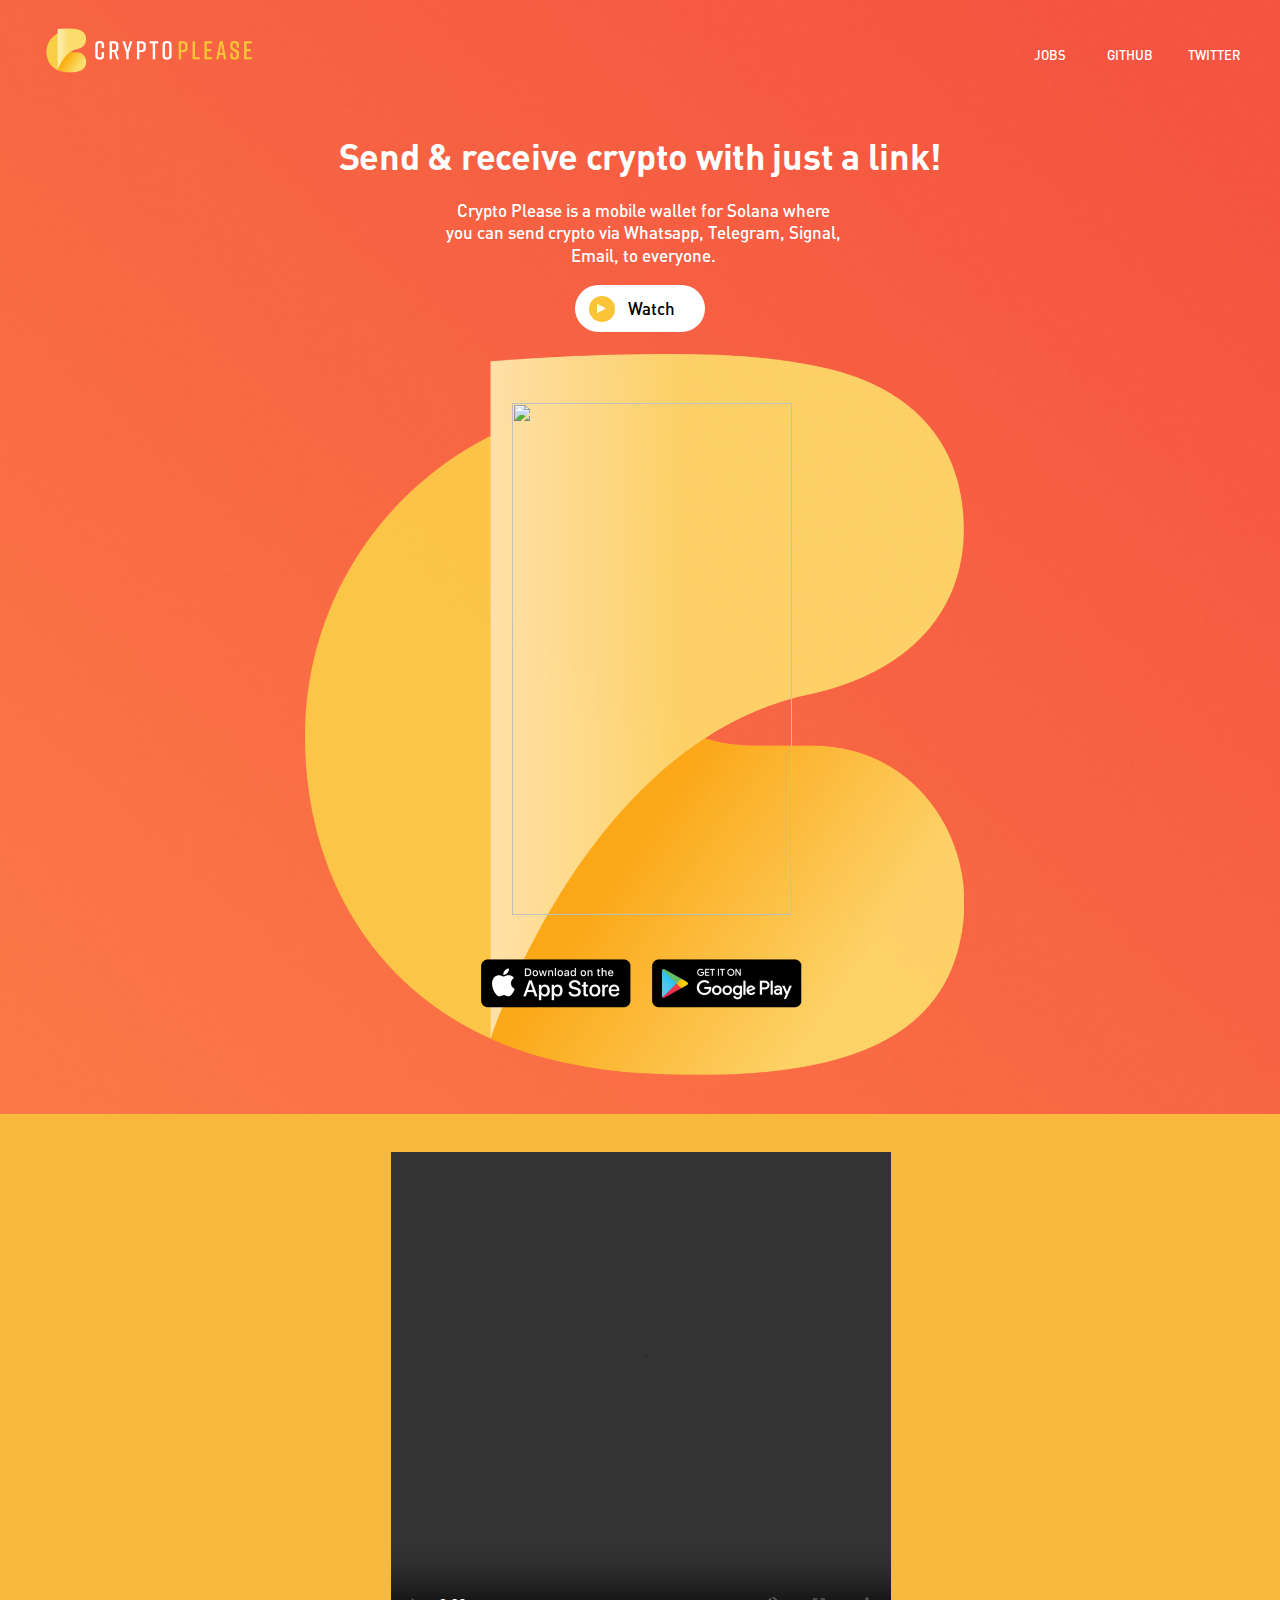
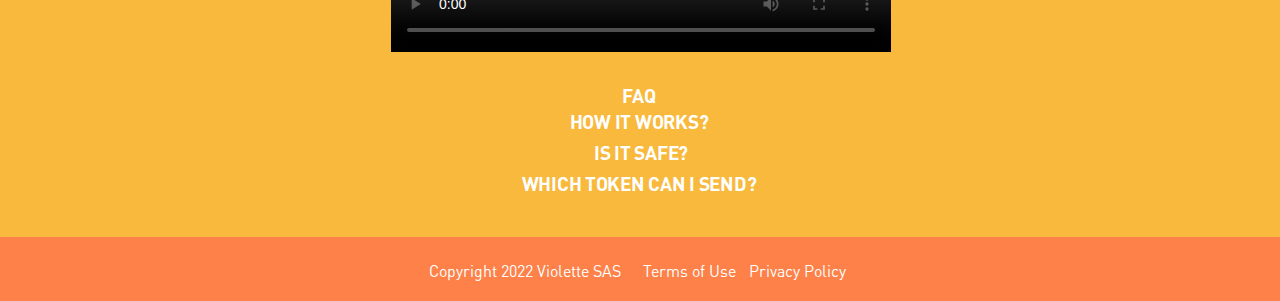
==== commit 3cc3c66e: "fix" ====
--- a/index.html
+++ b/index.html
@@ -1,143 +1,130 @@
 <!DOCTYPE html>
 <html>
-  <head>
-    <meta charset="UTF-8" />
-    <meta name="viewport" content="width=device-width, initial-scale=1.0, maximum-scale=1.0" />
-    <link rel="shortcut icon" href="./img/favicon.png" />
-    <title>Crypto Please - Mobile Wallet For Solana</title>
-    <meta
-      name="description"
-      content="Crypto Please is a mobile wallet for Solana that allows users to send crypto with just a link."
-    />
-    <meta name="og:type" content="website" />
-    <meta name="og:site_name" content="Crypto Please - Mobile Wallet For Solana" />
-    <meta name="og:title" content="Crypto Please - Mobile Wallet For Solana" />
-    <meta
-      name="og:description"
-      content="Crypto Please is a mobile wallet for Solana that allows users to send crypto with just a link."
-    />
-    <meta name="og:image" content="./img/preview-home-3.png" />
-    <meta name="twitter:card" content="photo" />
-    <meta name="twitter:title" content="Crypto Please - Mobile Wallet For Solana" />
-    <meta
-      name="twitter:description"
-      content="Crypto Please is a mobile wallet for Solana that allows users to send crypto with just a link."
-    />
-    <meta name="twitter:image:width" content="320px" />
-    <meta name="twitter:image:height" content="320px" />
-    <meta name="twitter:image:src" content="./img/preview-home-3.png" />
-    <meta name="apple-mobile-web-app-capable" content="yes" />
-    <meta name="mobile-web-app-capable" content="yes" />
-    <meta name="apple-mobile-web-app-status-bar-style" content="default" />
-    <meta name="apple-mobile-web-app-title" content="Crypto Please - Mobile Wallet For Solana" />
-    <link rel="stylesheet" type="text/css" href="css/index.css" />
-    <style></style>
-    <link rel="stylesheet" type="text/css" href="css/styleguide.css" />
-    <link rel="stylesheet" type="text/css" href="css/globals.css" />
-  </head>
-  <body style="margin: 0; background: #ffffff">
-    <input type="hidden" id="anPageName" name="page" value="index" />
-    <div class="index-1 screen">
-      <img class="rectangle-H5p1XY" src="img/rectangle@1x.png" />
-      <img class="horizontal-white-gold-1-H5p1XY" src="img/horizontal-white-gold-1@2x.png" />
-      <div class="group-1-H5p1XY">
-        <div class="please-write-down-th-TWmtNs">
-          Crypto Please is a mobile wallet for Solana where you can send crypto via Whatsapp, Telegram, Signal, Email,
-          to everyone.
+
+<head>
+  <meta charset="UTF-8" />
+  <meta name="viewport" content="width=device-width, initial-scale=1.0, maximum-scale=1.0" />
+  <link rel="shortcut icon" href="./img/favicon.png" />
+  <title>Crypto Please - Mobile Wallet For Solana</title>
+  <meta name="description"
+    content="Crypto Please is a mobile wallet for Solana that allows users to send crypto with just a link." />
+  <meta name="og:type" content="website" />
+  <meta name="og:site_name" content="Crypto Please - Mobile Wallet For Solana" />
+  <meta name="og:title" content="Crypto Please - Mobile Wallet For Solana" />
+  <meta name="og:description"
+    content="Crypto Please is a mobile wallet for Solana that allows users to send crypto with just a link." />
+  <meta name="og:image" content="./img/preview-home-3.png" />
+  <meta name="twitter:card" content="photo" />
+  <meta name="twitter:title" content="Crypto Please - Mobile Wallet For Solana" />
+  <meta name="twitter:description"
+    content="Crypto Please is a mobile wallet for Solana that allows users to send crypto with just a link." />
+  <meta name="twitter:image:width" content="320px" />
+  <meta name="twitter:image:height" content="320px" />
+  <meta name="twitter:image:src" content="./img/preview-home-3.png" />
+  <meta name="apple-mobile-web-app-capable" content="yes" />
+  <meta name="mobile-web-app-capable" content="yes" />
+  <meta name="apple-mobile-web-app-status-bar-style" content="default" />
+  <meta name="apple-mobile-web-app-title" content="Crypto Please - Mobile Wallet For Solana" />
+  <link rel="stylesheet" type="text/css" href="css/index.css" />
+  <style></style>
+  <link rel="stylesheet" type="text/css" href="css/styleguide.css" />
+  <link rel="stylesheet" type="text/css" href="css/globals.css" />
+</head>
+
+<body style="margin: 0; background: #ffffff">
+  <input type="hidden" id="anPageName" name="page" value="index" />
+  <div class="index-1 screen">
+    <img class="rectangle-H5p1XY" src="img/rectangle@1x.png" />
+    <img class="horizontal-white-gold-1-H5p1XY" src="img/horizontal-white-gold-1@2x.png" />
+    <div class="group-1-H5p1XY">
+      <div class="please-write-down-th-TWmtNs">
+        Crypto Please is a mobile wallet for Solana where you can send crypto via Whatsapp, Telegram, Signal, Email,
+        to everyone.
+      </div>
+      <div class="your-recovery-phrase-TWmtNs">Send &amp; receive crypto with just a link!</div>
+    </div>
+    <a href="https://twitter.com/cryptopleasecom" target="_blank">
+      <div class="twitter-H5p1XY din-medium-white-13px">TWITTER</div>
+    </a><a href="https://github.com/cryptoplease" target="_blank">
+      <div class="github-H5p1XY din-medium-white-13px">GITHUB</div>
+    </a><a href="https://apply.workable.com/crypto-please/j/570E98B8BE/" target="_blank">
+      <div class="github-x8zAjE din-medium-white-13px">JOBS</div>
+    </a>
+    <div class="footer-H5p1XY">
+      <div class="rectangle-1-fqskvX"></div>
+      <a href="https://learn.cryptoplease.com/" target="_blank">
+        <div class="your-recovery-phrase-fqskvX din-bold-white-19px">FAQ</div>
+      </a><a href="https://cryptoplease.notion.site/How-does-it-work-b5b1fb4c69bb4cf18509182ead4311a3" target="_blank">
+        <div class="your-recovery-phrase-h1Tb2z din-bold-white-19px">HOW IT WORKS?</div>
+      </a><a href="https://cryptoplease.notion.site/Is-it-safe-d0e94e56d7d74eb1a6f39de0ae9f586d" target="_blank">
+        <div class="your-recovery-phrase-x72tLy din-bold-white-19px">IS IT SAFE?</div>
+      </a><a
+        href="https://cryptoplease.notion.site/What-tokens-are-supported-through-CryptoPlease-d94eaac761e7495286bdfbeb31f3794a"
+        target="_blank">
+        <div class="your-recovery-phrase-mSEio4 din-bold-white-19px">WHICH TOKEN CAN I SEND?</div>
+      </a>
+    </div>
+    <img class="frame-9-1-H5p1XY" src="img/frame--9--1@2x.png" />
+    <div class="group-6-H5p1XY">
+      <a href="https://apps.apple.com/us/app/crypto-please/id1559625715" target="_blank"><img
+          class="apple-app-store-xOqQ2p" src="img/apple-appstore@2x.png" /> </a><a
+        href="https://play.google.com/store/apps/details?id=com.pleasecrypto.flutter" target="_blank"><img
+          class="google-play-store-xOqQ2p" src="img/googleplay-store@2x.png" />
+      </a>
+    </div>
+    <div class="group-7-H5p1XY" id="group-7">
+      <video width="100%" height="100%"
+        src="https://cdn.animaapp.com/projects/60f68843e4a8f4765ef9aee6/files/cryptoplease-1080x1080-2.mp4" controls
+        playsinline></video>
+    </div>
+    <div class="privacy-H5p1XY">
+      <div class="rectangle-3-xxb9M8"></div>
+      <div class="copyright-xxb9M8 din-regular-normal-white-16px">Copyright 2022 Violette SAS</div>
+      <div class="terms-of-use-xxb9M8 din-regular-normal-white-16px">Terms of Use</div>
+      <div class="privacy-policy-xxb9M8 din-regular-normal-white-16px">Privacy Policy</div>
+      <div class="thank-you-xxb9M8 din-regular-normal-white-16px"></div>
+    </div>
+    <a href="#group-7">
+      <div class="group-9-H5p1XY">
+        <div class="rectangle-3-bzkAdY"></div>
+        <div class="play-button-bzkAdY">
+          <div class="ellipse-1-lQxh5g"></div>
+          <img class="polygon-2-lQxh5g" src="img/polygon-2@2x.png" />
         </div>
-        <div class="your-recovery-phrase-TWmtNs">Send &amp; receive crypto with just a link!</div>
+        <div class="watch-bzkAdY">Watch</div>
       </div>
-      <a href="https://twitter.com/cryptopleasecom" target="_blank"
-        ><div class="twitter-H5p1XY din-medium-white-13px">TWITTER</div> </a
-      ><a href="https://github.com/cryptoplease" target="_blank"
-        ><div class="github-H5p1XY din-medium-white-13px">GITHUB</div> </a
-      ><a href="https://learn.cryptoplease.com/" target="_blank"
-        ><div class="github-x8zAjE din-medium-white-13px">LEARN</div>
+    </a>
+    <div class="rectangle-4-H5p1XY">
+      <img width="100%" height="100%"
+        src="https://cdn.animaapp.com/projects/60f68843e4a8f4765ef9aee6/files/phone-gif.gif" />
+    </div>
+  </div>
+  <div class="index screen">
+    <img class="rectangle-IO3Fu5" src="img/rectangle-1@1x.png" />
+    <img class="vertical-white-gold-1-IO3Fu5" src="img/vertical-white-gold-1@2x.png" />
+    <div class="please-write-down-th-IO3Fu5 din-regular-normal-white-18px">
+      Crypto Please is a mobile wallet for Solana where you can send crypto via Whatsapp, Telegram, Signal, Email, to
+      everyone.
+    </div>
+    <div class="your-recovery-phrase-IO3Fu5">Send &amp; receive crypto with just a link!</div>
+    <div class="group-5-IO3Fu5">
+      <div class="copyright-iE9OFR din-regular-normal-white-16px">Copyright 2022 Violette SAS</div>
+      <div class="terms-of-use-iE9OFR din-regular-normal-white-16px">Terms of Use</div>
+      <div class="privacy-policy-iE9OFR din-regular-normal-white-16px">Privacy Policy</div>
+      <div class="thank-you-iE9OFR din-regular-normal-white-16px"></div>
+    </div>
+    <div class="group-8-IO3Fu5">
+      <a href="https://apps.apple.com/us/app/crypto-please/id1559625715" target="_blank"><img
+          class="apple-app-store-AB67xv" src="img/apple-appstore-1@2x.png" /> </a><a
+        href="https://play.google.com/store/apps/details?id=com.pleasecrypto.flutter" target="_blank"><img
+          class="google-play-store-AB67xv" src="img/googleplay-store-1@2x.png" />
       </a>
-      <div class="footer-H5p1XY">
-        <div class="rectangle-1-fqskvX"></div>
-        <a href="https://learn.cryptoplease.com/" target="_blank"
-          ><div class="your-recovery-phrase-fqskvX din-bold-white-19px">FAQ</div> </a
-        ><a href="https://cryptoplease.notion.site/How-does-it-work-b5b1fb4c69bb4cf18509182ead4311a3" target="_blank"
-          ><div class="your-recovery-phrase-h1Tb2z din-bold-white-19px">HOW IT WORKS?</div> </a
-        ><a href="https://cryptoplease.notion.site/Is-it-safe-d0e94e56d7d74eb1a6f39de0ae9f586d" target="_blank"
-          ><div class="your-recovery-phrase-x72tLy din-bold-white-19px">IS IT SAFE?</div> </a
-        ><a
-          href="https://cryptoplease.notion.site/What-tokens-are-supported-through-CryptoPlease-d94eaac761e7495286bdfbeb31f3794a"
-          target="_blank"
-          ><div class="your-recovery-phrase-mSEio4 din-bold-white-19px">WHICH TOKEN CAN I SEND?</div>
-        </a>
-      </div>
-      <img class="frame-9-1-H5p1XY" src="img/frame--9--1@2x.png" />
-      <div class="group-6-H5p1XY">
-        <a href="https://apps.apple.com/us/app/crypto-please/id1559625715" target="_blank"
-          ><img class="apple-app-store-xOqQ2p" src="img/apple-appstore@2x.png" /> </a
-        ><a href="https://play.google.com/store/apps/details?id=com.pleasecrypto.flutter" target="_blank"
-          ><img class="google-play-store-xOqQ2p" src="img/googleplay-store@2x.png" />
-        </a>
-      </div>
-      <div class="group-7-H5p1XY" id="group-7">
-        <video
-          width="100%"
-          height="100%"
-          src="https://cdn.animaapp.com/projects/60f68843e4a8f4765ef9aee6/files/cryptoplease-1080x1080-2.mp4"
-          controls
-          playsinline
-        ></video>
-      </div>
-      <div class="privacy-H5p1XY">
-        <div class="rectangle-3-xxb9M8"></div>
-        <div class="copyright-xxb9M8 din-regular-normal-white-16px">Copyright 2022 Violette SAS</div>
-        <div class="terms-of-use-xxb9M8 din-regular-normal-white-16px">Terms of Use</div>
-        <div class="privacy-policy-xxb9M8 din-regular-normal-white-16px">Privacy Policy</div>
-        <div class="thank-you-xxb9M8 din-regular-normal-white-16px"></div>
-      </div>
-      <a href="#group-7">
-        <div class="group-9-H5p1XY">
-          <div class="rectangle-3-bzkAdY"></div>
-          <div class="play-button-bzkAdY">
-            <div class="ellipse-1-lQxh5g"></div>
-            <img class="polygon-2-lQxh5g" src="img/polygon-2@2x.png" />
-          </div>
-          <div class="watch-bzkAdY">Watch</div>
-        </div></a
-      >
-      <div class="rectangle-4-H5p1XY">
-        <img
-          width="100%"
-          height="100%"
-          src="https://cdn.animaapp.com/projects/60f68843e4a8f4765ef9aee6/files/phone-gif.gif"
-        />
-      </div>
     </div>
-    <div class="index screen">
-      <img class="rectangle-IO3Fu5" src="img/rectangle-1@1x.png" />
-      <img class="vertical-white-gold-1-IO3Fu5" src="img/vertical-white-gold-1@2x.png" />
-      <div class="please-write-down-th-IO3Fu5 din-regular-normal-white-18px">
-        Crypto Please is a mobile wallet for Solana where you can send crypto via Whatsapp, Telegram, Signal, Email, to
-        everyone.
-      </div>
-      <div class="your-recovery-phrase-IO3Fu5">Send &amp; receive crypto with just a link!</div>
-      <div class="group-5-IO3Fu5">
-        <div class="copyright-iE9OFR din-regular-normal-white-16px">Copyright 2022 Violette SAS</div>
-        <div class="terms-of-use-iE9OFR din-regular-normal-white-16px">Terms of Use</div>
-        <div class="privacy-policy-iE9OFR din-regular-normal-white-16px">Privacy Policy</div>
-        <div class="thank-you-iE9OFR din-regular-normal-white-16px"></div>
-      </div>
-      <div class="group-8-IO3Fu5">
-        <a href="https://apps.apple.com/us/app/crypto-please/id1559625715" target="_blank"
-          ><img class="apple-app-store-AB67xv" src="img/apple-appstore-1@2x.png" /> </a
-        ><a href="https://play.google.com/store/apps/details?id=com.pleasecrypto.flutter" target="_blank"
-          ><img class="google-play-store-AB67xv" src="img/googleplay-store-1@2x.png" />
-        </a>
-      </div>
-      <div class="rectangle-4-IO3Fu5">
-        <img
-          width="100%"
-          height="100%"
-          src="https://cdn.animaapp.com/projects/60f68843e4a8f4765ef9aee6/files/phone-gif.gif"
-        />
-      </div>
+    <div class="rectangle-4-IO3Fu5">
+      <img width="100%" height="100%"
+        src="https://cdn.animaapp.com/projects/60f68843e4a8f4765ef9aee6/files/phone-gif.gif" />
     </div>
-  </body>
-</html>
+  </div>
+</body>
+
+</html>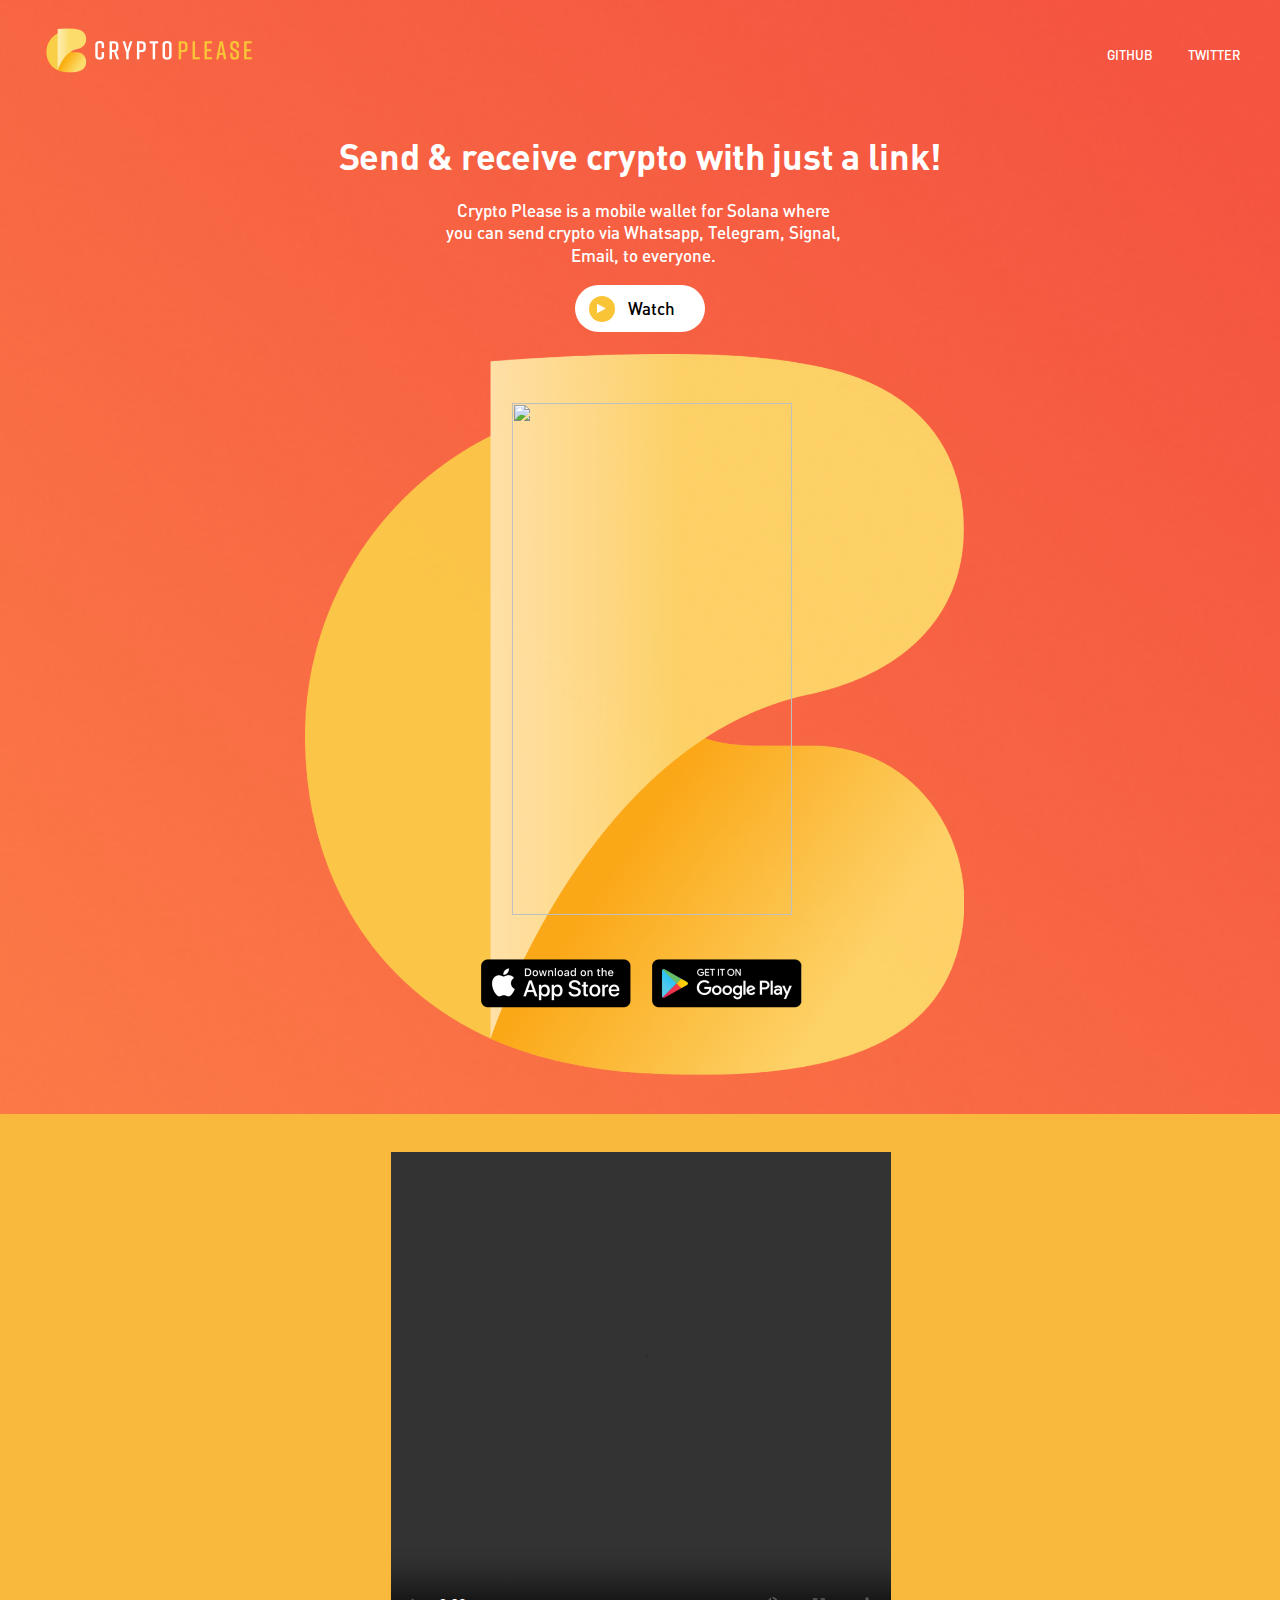
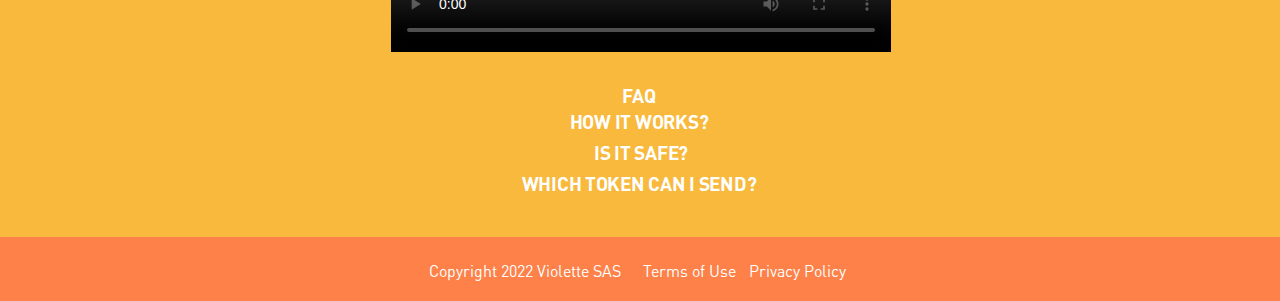
==== commit 3e2ed096: "rename folders" ====
--- a/index.html
+++ b/index.html
@@ -4,7 +4,7 @@
 <head>
   <meta charset="UTF-8" />
   <meta name="viewport" content="width=device-width, initial-scale=1.0, maximum-scale=1.0" />
-  <link rel="shortcut icon" href="./img/favicon.png" />
+  <link rel="shortcut icon" href="./img-old/favicon.png" />
   <title>Crypto Please - Mobile Wallet For Solana</title>
   <meta name="description"
     content="Crypto Please is a mobile wallet for Solana that allows users to send crypto with just a link." />
@@ -13,29 +13,29 @@
   <meta name="og:title" content="Crypto Please - Mobile Wallet For Solana" />
   <meta name="og:description"
     content="Crypto Please is a mobile wallet for Solana that allows users to send crypto with just a link." />
-  <meta name="og:image" content="./img/preview-home-3.png" />
+  <meta name="og:image" content="./img-old/preview-home-3.png" />
   <meta name="twitter:card" content="photo" />
   <meta name="twitter:title" content="Crypto Please - Mobile Wallet For Solana" />
   <meta name="twitter:description"
     content="Crypto Please is a mobile wallet for Solana that allows users to send crypto with just a link." />
   <meta name="twitter:image:width" content="320px" />
   <meta name="twitter:image:height" content="320px" />
-  <meta name="twitter:image:src" content="./img/preview-home-3.png" />
+  <meta name="twitter:image:src" content="./img-old/preview-home-3.png" />
   <meta name="apple-mobile-web-app-capable" content="yes" />
   <meta name="mobile-web-app-capable" content="yes" />
   <meta name="apple-mobile-web-app-status-bar-style" content="default" />
   <meta name="apple-mobile-web-app-title" content="Crypto Please - Mobile Wallet For Solana" />
-  <link rel="stylesheet" type="text/css" href="css/index.css" />
+  <link rel="stylesheet" type="text/css" href="css-old/index.css" />
   <style></style>
-  <link rel="stylesheet" type="text/css" href="css/styleguide.css" />
-  <link rel="stylesheet" type="text/css" href="css/globals.css" />
+  <link rel="stylesheet" type="text/css" href="css-old/styleguide.css" />
+  <link rel="stylesheet" type="text/css" href="css-old/globals.css" />
 </head>
 
 <body style="margin: 0; background: #ffffff">
   <input type="hidden" id="anPageName" name="page" value="index" />
   <div class="index-1 screen">
-    <img class="rectangle-H5p1XY" src="img/rectangle@1x.png" />
-    <img class="horizontal-white-gold-1-H5p1XY" src="img/horizontal-white-gold-1@2x.png" />
+    <img class="rectangle-H5p1XY" src="img-old/rectangle@1x.png" />
+    <img class="horizontal-white-gold-1-H5p1XY" src="img-old/horizontal-white-gold-1@2x.png" />
     <div class="group-1-H5p1XY">
       <div class="please-write-down-th-TWmtNs">
         Crypto Please is a mobile wallet for Solana where you can send crypto via Whatsapp, Telegram, Signal, Email,
@@ -47,8 +47,6 @@
       <div class="twitter-H5p1XY din-medium-white-13px">TWITTER</div>
     </a><a href="https://github.com/cryptoplease" target="_blank">
       <div class="github-H5p1XY din-medium-white-13px">GITHUB</div>
-    </a><a href="https://apply.workable.com/crypto-please/j/570E98B8BE/" target="_blank">
-      <div class="github-x8zAjE din-medium-white-13px">JOBS</div>
     </a>
     <div class="footer-H5p1XY">
       <div class="rectangle-1-fqskvX"></div>
@@ -64,12 +62,12 @@
         <div class="your-recovery-phrase-mSEio4 din-bold-white-19px">WHICH TOKEN CAN I SEND?</div>
       </a>
     </div>
-    <img class="frame-9-1-H5p1XY" src="img/frame--9--1@2x.png" />
+    <img class="frame-9-1-H5p1XY" src="img-old/frame--9--1@2x.png" />
     <div class="group-6-H5p1XY">
       <a href="https://apps.apple.com/us/app/crypto-please/id1559625715" target="_blank"><img
-          class="apple-app-store-xOqQ2p" src="img/apple-appstore@2x.png" /> </a><a
+          class="apple-app-store-xOqQ2p" src="img-old/apple-appstore@2x.png" /> </a><a
         href="https://play.google.com/store/apps/details?id=com.pleasecrypto.flutter" target="_blank"><img
-          class="google-play-store-xOqQ2p" src="img/googleplay-store@2x.png" />
+          class="google-play-store-xOqQ2p" src="img-old/googleplay-store@2x.png" />
       </a>
     </div>
     <div class="group-7-H5p1XY" id="group-7">
@@ -89,7 +87,7 @@
         <div class="rectangle-3-bzkAdY"></div>
         <div class="play-button-bzkAdY">
           <div class="ellipse-1-lQxh5g"></div>
-          <img class="polygon-2-lQxh5g" src="img/polygon-2@2x.png" />
+          <img class="polygon-2-lQxh5g" src="img-old/polygon-2@2x.png" />
         </div>
         <div class="watch-bzkAdY">Watch</div>
       </div>
@@ -100,8 +98,8 @@
     </div>
   </div>
   <div class="index screen">
-    <img class="rectangle-IO3Fu5" src="img/rectangle-1@1x.png" />
-    <img class="vertical-white-gold-1-IO3Fu5" src="img/vertical-white-gold-1@2x.png" />
+    <img class="rectangle-IO3Fu5" src="img-old/rectangle-1@1x.png" />
+    <img class="vertical-white-gold-1-IO3Fu5" src="img-old/vertical-white-gold-1@2x.png" />
     <div class="please-write-down-th-IO3Fu5 din-regular-normal-white-18px">
       Crypto Please is a mobile wallet for Solana where you can send crypto via Whatsapp, Telegram, Signal, Email, to
       everyone.
@@ -115,9 +113,9 @@
     </div>
     <div class="group-8-IO3Fu5">
       <a href="https://apps.apple.com/us/app/crypto-please/id1559625715" target="_blank"><img
-          class="apple-app-store-AB67xv" src="img/apple-appstore-1@2x.png" /> </a><a
+          class="apple-app-store-AB67xv" src="img-old/apple-appstore-1@2x.png" /> </a><a
         href="https://play.google.com/store/apps/details?id=com.pleasecrypto.flutter" target="_blank"><img
-          class="google-play-store-AB67xv" src="img/googleplay-store-1@2x.png" />
+          class="google-play-store-AB67xv" src="img-old/googleplay-store-1@2x.png" />
       </a>
     </div>
     <div class="rectangle-4-IO3Fu5">
--- a/css-old/index.css
+++ b/css-old/index.css
@@ -0,0 +1,621 @@
+/* screen - index */
+
+.index {
+  background-color: var(--white);
+  height: 100vh;
+  margin: 0px;
+  min-height: 1149px;
+  min-width: 362px;
+  mix-blend-mode: normal;
+  overflow: hidden;
+  overflow-x: hidden;
+  position: relative;
+  width: 100%;
+}
+
+.index .rectangle-IO3Fu5 {
+  background-color: transparent;
+  height: 100%;
+  left: 0px;
+  mix-blend-mode: normal;
+  object-fit: cover;
+  position: absolute;
+  top: 0px;
+  width: 100%;
+}
+
+.index .vertical-white-gold-1-IO3Fu5 {
+  background-color: transparent;
+  height: 152px;
+  left: calc(50.00% - 50px);
+  mix-blend-mode: normal;
+  object-fit: cover;
+  position: absolute;
+  top: 48px;
+  width: 100px;
+}
+
+.index .please-write-down-th-IO3Fu5 {
+  background-color: transparent;
+  height: auto;
+  left: calc(50.00% - 155px);
+  letter-spacing: 0.00px;
+  line-height: normal;
+  mix-blend-mode: normal;
+  position: absolute;
+  text-align: center;
+  top: 322px;
+  width: 311px;
+}
+
+.index .your-recovery-phrase-IO3Fu5 {
+  background-color: transparent;
+  color: var(--white);
+  font-family: var(--font-family-din-bold);
+  font-size: var(--font-size-xxxxl);
+  font-style: normal;
+  font-weight: 700;
+  height: auto;
+  left: calc(50.00% - 154px);
+  letter-spacing: -0.27px;
+  line-height: 36px;
+  mix-blend-mode: normal;
+  position: absolute;
+  text-align: center;
+  top: 222px;
+  width: 308px;
+}
+
+.index .group-5-IO3Fu5 {
+  background-color: transparent;
+  bottom: 14px;
+  height: 55px;
+  left: calc(50.00% - 111px);
+  position: absolute;
+  width: 245px;
+}
+
+.index .copyright-iE9OFR {
+  background-color: transparent;
+  bottom: 0px;
+  height: auto;
+  left: calc(50.00% - 122px);
+  letter-spacing: 0.00px;
+  line-height: normal;
+  mix-blend-mode: normal;
+  position: absolute;
+  text-align: center;
+  width: 217px;
+}
+
+.index .terms-of-use-iE9OFR {
+  background-color: transparent;
+  bottom: 29px;
+  height: auto;
+  left: calc(50.00% - 122px);
+  letter-spacing: 0.00px;
+  line-height: normal;
+  mix-blend-mode: normal;
+  position: absolute;
+  text-align: center;
+  width: 94px;
+}
+
+.index .privacy-policy-iE9OFR {
+  background-color: transparent;
+  bottom: 29px;
+  height: auto;
+  left: calc(50.00% - 48px);
+  letter-spacing: 0.00px;
+  line-height: normal;
+  mix-blend-mode: normal;
+  position: absolute;
+  text-align: center;
+  width: 162px;
+}
+
+.index .thank-you-iE9OFR {
+  background-color: transparent;
+  bottom: 33px;
+  height: auto;
+  left: calc(50.00% + 94px);
+  letter-spacing: 0.00px;
+  line-height: normal;
+  mix-blend-mode: normal;
+  position: absolute;
+  text-align: center;
+  width: 10px;
+}
+
+.index .group-8-IO3Fu5 {
+  background-color: transparent;
+  height: 43px;
+  left: calc(50.00% - 141px);
+  position: absolute;
+  top: 440px;
+  width: 282px;
+}
+
+.index .apple-app-store-AB67xv {
+  background-color: transparent;
+  cursor: pointer;
+  height: 43px;
+  left: calc(50.00% - 141px);
+  mix-blend-mode: normal;
+  object-fit: cover;
+  position: absolute;
+  top: 0px;
+  width: 130px;
+}
+
+.index .google-play-store-AB67xv {
+  background-color: transparent;
+  cursor: pointer;
+  height: 43px;
+  left: calc(50.00% + 11px);
+  mix-blend-mode: normal;
+  object-fit: cover;
+  position: absolute;
+  top: 0px;
+  width: 130px;
+}
+
+.index .rectangle-4-IO3Fu5 {
+  background-color: transparent;
+  height: 512px;
+  left: calc(50.00% - 139px);
+  mix-blend-mode: normal;
+  overflow: hidden;
+  position: absolute;
+  top: 526px;
+  width: 280px;
+}
+/* screen - index-1 */
+
+.index-1 {
+  background-color: var(--white);
+  height: 100vh;
+  margin: 0px;
+  min-height: 1901px;
+  min-width: 700px;
+  mix-blend-mode: normal;
+  overflow: hidden;
+  overflow-x: hidden;
+  position: relative;
+  width: 100%;
+}
+
+.index-1 .rectangle-H5p1XY {
+  background-color: transparent;
+  height: 100%;
+  left: 0px;
+  mix-blend-mode: normal;
+  object-fit: cover;
+  position: absolute;
+  top: 0px;
+  width: 100%;
+}
+
+.index-1 .horizontal-white-gold-1-H5p1XY {
+  background-color: transparent;
+  height: 47px;
+  left: 20px;
+  mix-blend-mode: normal;
+  position: absolute;
+  top: 27px;
+  width: 259px;
+}
+
+.index-1 .group-1-H5p1XY {
+  background-color: transparent;
+  height: 132px;
+  left: calc(50.00% - 307px);
+  position: absolute;
+  top: 137px;
+  width: 618px;
+}
+
+.index-1 .please-write-down-th-TWmtNs {
+  background-color: transparent;
+  color: var(--white);
+  font-family: var(--font-family-din-medium);
+  font-size: var(--font-size-xl);
+  font-style: normal;
+  font-weight: 500;
+  height: auto;
+  left: calc(50.00% - 198px);
+  letter-spacing: 0.00px;
+  line-height: 22.3px;
+  mix-blend-mode: normal;
+  position: absolute;
+  text-align: center;
+  top: 63px;
+  width: 398px;
+}
+
+.index-1 .your-recovery-phrase-TWmtNs {
+  background-color: transparent;
+  color: var(--white);
+  font-family: var(--font-family-din-bold);
+  font-size: var(--font-size-xxxxxl);
+  font-style: normal;
+  font-weight: 700;
+  height: auto;
+  left: calc(50.00% - 309px);
+  letter-spacing: -0.27px;
+  line-height: 36px;
+  mix-blend-mode: normal;
+  position: absolute;
+  text-align: center;
+  top: 0px;
+  white-space: nowrap;
+  width: 614px;
+}
+
+.index-1 .twitter-H5p1XY {
+  background-color: transparent;
+  cursor: pointer;
+  height: auto;
+  letter-spacing: 0.00px;
+  line-height: normal;
+  mix-blend-mode: normal;
+  position: absolute;
+  right: 26px;
+  text-align: center;
+  top: 47px;
+  width: 80px;
+}
+
+.index-1 .github-H5p1XY {
+  background-color: transparent;
+  cursor: pointer;
+  height: auto;
+  letter-spacing: 0.00px;
+  line-height: normal;
+  mix-blend-mode: normal;
+  position: absolute;
+  right: 110px;
+  text-align: center;
+  top: 47px;
+  width: 80px;
+}
+
+.index-1 .github-x8zAjE {
+  background-color: transparent;
+  cursor: pointer;
+  height: auto;
+  letter-spacing: 0.00px;
+  line-height: normal;
+  mix-blend-mode: normal;
+  position: absolute;
+  right: 190px;
+  text-align: center;
+  top: 47px;
+  width: 80px;
+}
+
+.index-1 .footer-H5p1XY {
+  background-color: transparent;
+  height: 801px;
+  left: 0px;
+  position: absolute;
+  top: 1114px;
+  width: calc(100.00% + 8px);
+}
+
+.index-1 .rectangle-1-fqskvX {
+  background-color: #f8b93d;
+  height: 801px;
+  left: 0px;
+  mix-blend-mode: normal;
+  position: absolute;
+  top: 0px;
+  width: calc(100.00% - 8px);
+}
+
+.index-1 .your-recovery-phrase-fqskvX {
+  background-color: transparent;
+  cursor: pointer;
+  height: auto;
+  left: 145px;
+  letter-spacing: -0.27px;
+  line-height: 41.5px;
+  mix-blend-mode: normal;
+  position: absolute;
+  text-align: center;
+  top: 561px;
+  white-space: nowrap;
+  width: calc(100.00% - 300px);
+}
+
+.index-1 .your-recovery-phrase-h1Tb2z {
+  background-color: transparent;
+  cursor: pointer;
+  height: auto;
+  left: 145px;
+  letter-spacing: -0.27px;
+  line-height: 41.5px;
+  mix-blend-mode: normal;
+  position: absolute;
+  text-align: center;
+  top: 587px;
+  white-space: nowrap;
+  width: calc(100.00% - 300px);
+}
+
+.index-1 .your-recovery-phrase-x72tLy {
+  background-color: transparent;
+  cursor: pointer;
+  height: auto;
+  left: 147px;
+  letter-spacing: -0.27px;
+  line-height: 41.5px;
+  mix-blend-mode: normal;
+  position: absolute;
+  text-align: center;
+  top: 618px;
+  white-space: nowrap;
+  width: calc(100.00% - 300px);
+}
+
+.index-1 .your-recovery-phrase-mSEio4 {
+  background-color: transparent;
+  cursor: pointer;
+  height: auto;
+  left: 145px;
+  letter-spacing: -0.27px;
+  line-height: 41.5px;
+  mix-blend-mode: normal;
+  position: absolute;
+  text-align: center;
+  top: 649px;
+  white-space: nowrap;
+  width: calc(100.00% - 300px);
+}
+
+.index-1 .frame-9-1-H5p1XY {
+  background-color: transparent;
+  height: 721px;
+  left: calc(50.00% - 335px);
+  mix-blend-mode: normal;
+  object-fit: cover;
+  position: absolute;
+  top: 354px;
+  width: 659px;
+}
+
+.index-1 .group-6-H5p1XY {
+  background-color: transparent;
+  height: 51px;
+  left: calc(50.00% - 161px);
+  position: absolute;
+  top: 958px;
+  width: 324px;
+}
+
+.index-1 .apple-app-store-xOqQ2p {
+  background-color: transparent;
+  cursor: pointer;
+  height: 51px;
+  left: calc(50.00% - 162px);
+  mix-blend-mode: normal;
+  object-fit: cover;
+  position: absolute;
+  top: 0px;
+  width: 153px;
+}
+
+.index-1 .google-play-store-xOqQ2p {
+  background-color: transparent;
+  cursor: pointer;
+  height: 51px;
+  left: calc(50.00% + 9px);
+  mix-blend-mode: normal;
+  object-fit: cover;
+  position: absolute;
+  top: 0px;
+  width: 153px;
+}
+
+.index-1 .group-7-H5p1XY {
+  background-color: transparent;
+  height: 500px;
+  left: calc(50.00% - 249px);
+  overflow: hidden;
+  position: absolute;
+  top: 1152px;
+  width: 500px;
+}
+
+.index-1 .video-1-mWVzLw {
+  background-color: transparent;
+  height: 498px;
+  left: calc(50.00% - 248px);
+  mix-blend-mode: normal;
+  object-fit: cover;
+  position: absolute;
+  top: 0px;
+  width: 498px;
+}
+
+.index-1 .rectangle-2-mWVzLw {
+  background-color: #0000001a;
+  height: 500px;
+  left: calc(50.00% - 250px);
+  mix-blend-mode: normal;
+  position: absolute;
+  top: 0px;
+  width: 498px;
+}
+
+.index-1 .polygon-1-mWVzLw {
+  background-color: transparent;
+  height: 101px;
+  left: calc(50.00% - 43px);
+  mix-blend-mode: normal;
+  position: absolute;
+  top: 183px;
+  width: 87px;
+}
+
+.index-1 .privacy-H5p1XY {
+  background-color: transparent;
+  bottom: 0px;
+  height: 64px;
+  left: 0px;
+  position: absolute;
+  width: calc(100.00% + 8px);
+}
+
+.index-1 .rectangle-3-xxb9M8 {
+  background-color: #fd8148;
+  bottom: 0px;
+  height: 64px;
+  left: 0px;
+  mix-blend-mode: normal;
+  position: absolute;
+  width: calc(100.00% - 8px);
+}
+
+.index-1 .copyright-xxb9M8 {
+  background-color: transparent;
+  bottom: 20px;
+  height: auto;
+  left: calc(50.00% - 226px);
+  letter-spacing: 0.00px;
+  line-height: normal;
+  mix-blend-mode: normal;
+  position: absolute;
+  text-align: center;
+  width: 213px;
+}
+
+.index-1 .terms-of-use-xxb9M8 {
+  background-color: transparent;
+  bottom: 20px;
+  height: auto;
+  left: calc(50.00% - 13px);
+  letter-spacing: 0.00px;
+  line-height: normal;
+  mix-blend-mode: normal;
+  position: absolute;
+  text-align: center;
+  width: 117px;
+}
+
+.index-1 .privacy-policy-xxb9M8 {
+  background-color: transparent;
+  bottom: 20px;
+  height: auto;
+  left: calc(50.00% + 95px);
+  letter-spacing: 0.00px;
+  line-height: normal;
+  mix-blend-mode: normal;
+  position: absolute;
+  text-align: center;
+  width: 117px;
+}
+
+.index-1 .thank-you-xxb9M8 {
+  background-color: transparent;
+  bottom: 20px;
+  height: auto;
+  left: calc(50.00% + 212px);
+  letter-spacing: 0.00px;
+  line-height: normal;
+  mix-blend-mode: normal;
+  position: absolute;
+  text-align: center;
+  width: 12px;
+}
+
+.index-1 .group-9-H5p1XY {
+  background-color: transparent;
+  cursor: pointer;
+  height: 47px;
+  left: calc(50.00% - 65px);
+  position: absolute;
+  top: 285px;
+  width: 132px;
+}
+
+.index-1 .rectangle-3-bzkAdY {
+  background-color: var(--white);
+  border-radius: 56px;
+  height: 47px;
+  left: calc(50.00% - 66px);
+  mix-blend-mode: normal;
+  position: absolute;
+  top: 0px;
+  width: 130px;
+}
+
+.index-1 .play-button-bzkAdY {
+  background-color: transparent;
+  height: 26px;
+  left: calc(50.00% - 52px);
+  position: absolute;
+  top: 11px;
+  width: 26px;
+}
+
+.index-1 .ellipse-1-lQxh5g {
+  background-color: #f9c537;
+  border-radius: 13px;
+  height: 26px;
+  left: calc(50.00% - 13px);
+  mix-blend-mode: normal;
+  position: absolute;
+  top: 0px;
+  width: 26px;
+}
+
+.index-1 .polygon-2-lQxh5g {
+  background-color: transparent;
+  height: 10px;
+  left: calc(50.00% - 5px);
+  mix-blend-mode: normal;
+  position: absolute;
+  top: 7px;
+  width: 9px;
+}
+
+.index-1 .watch-bzkAdY {
+  background-color: transparent;
+  color: var(--black);
+  font-family: var(--font-family-din-medium);
+  font-size: var(--font-size-xl);
+  font-style: normal;
+  font-weight: 500;
+  height: auto;
+  left: calc(50.00% - 13px);
+  letter-spacing: 0.00px;
+  line-height: 22.3px;
+  mix-blend-mode: normal;
+  position: absolute;
+  text-align: left;
+  top: 13px;
+  white-space: nowrap;
+  width: auto;
+}
+
+.index-1 .rectangle-4-H5p1XY {
+  background-color: transparent;
+  height: 512px;
+  left: calc(50.00% - 128px);
+  mix-blend-mode: normal;
+  overflow: hidden;
+  position: absolute;
+  top: 403px;
+  width: 280px;
+}
+@media screen and (max-width: 699px) {
+  .screen.index-1 { 
+    display: none;
+   }
+}
+@media screen and (min-width: 700px) {
+  .screen.index { 
+    display: none;
+   }
+}--- a/css-old/styleguide.css
+++ b/css-old/styleguide.css
@@ -0,0 +1,55 @@
+:root { 
+  --black: #000000;
+  --white: #ffffff;
+ 
+  --font-size-l: 16px;
+  --font-size-m: 14px;
+  --font-size-xl: 17px;
+  --font-size-xxl: 18px;
+  --font-size-xxxl: 19px;
+  --font-size-xxxxl: 30px;
+  --font-size-xxxxxl: 36px;
+ 
+  --font-family-din-bold: "DIN-Bold", Helvetica;
+  --font-family-din-medium: "DIN-Medium", Helvetica;
+  --font-family-din-regular: "DIN-Regular", Helvetica;
+}
+.din-regular-normal-white-16px {
+  color: var(--white);
+  font-family: var(--font-family-din-regular);
+  font-size: var(--font-size-l);
+  font-style: normal;
+  font-weight: 400;
+}
+
+.din-bold-white-19px {
+  color: var(--white);
+  font-family: var(--font-family-din-bold);
+  font-size: var(--font-size-xxxl);
+  font-style: normal;
+  font-weight: 700;
+}
+
+.din-medium-white-13px {
+  color: var(--white);
+  font-family: var(--font-family-din-medium);
+  font-size: 13px;
+  font-style: normal;
+  font-weight: 500;
+}
+
+.din-regular-normal-white-18px {
+  color: var(--white);
+  font-family: var(--font-family-din-regular);
+  font-size: var(--font-size-xxl);
+  font-style: normal;
+  font-weight: 400;
+}
+
+.din-medium-white-30px {
+  color: var(--white);
+  font-family: var(--font-family-din-medium);
+  font-size: var(--font-size-xxxxl);
+  font-style: normal;
+  font-weight: 500;
+}
--- a/css-old/globals.css
+++ b/css-old/globals.css
@@ -0,0 +1,58 @@
+@font-face {
+  font-family: "DIN-Medium";
+  font-style: normal;
+  font-weight: 500;
+  src: url("../fonts-old/DIN-Medium.otf") format("opentype");
+}
+
+@font-face {
+  font-family: "DIN-Bold";
+  font-style: normal;
+  font-weight: 700;
+  src: url("../fonts-old/DIN-Bold.otf") format("opentype");
+}
+
+@font-face {
+  font-family: "DIN-Regular";
+  font-style: normal;
+  font-weight: 400;
+  src: url("../fonts-old/DIN-Regular.otf") format("opentype");
+}
+
+/* The following line is used to measure usage of this code in production. For more info see our usage billing page */
+@import url("https://px.animaapp.com/60a0ae52be9def8884f64d6e.60a0ae53be9def8884f64d71.7wzr41T.hcp.png");
+
+.screen textarea:focus,
+.screen input:focus {
+  outline: none;
+}
+
+.screen * {
+  -webkit-font-smoothing: antialiased;
+  box-sizing: border-box;
+}
+
+.screen div {
+  -webkit-text-size-adjust: none;
+}
+
+.screen a {
+  display: contents;
+  text-decoration: none;
+}
+
+.hidden,
+.hidden * {
+  pointer-events: none;
+  visibility: hidden;
+}
+
+.smart-layers-pointers,
+.smart-layers-pointers * {
+  pointer-events: auto;
+  visibility: visible;
+}
+
+* {
+  box-sizing: border-box;
+}